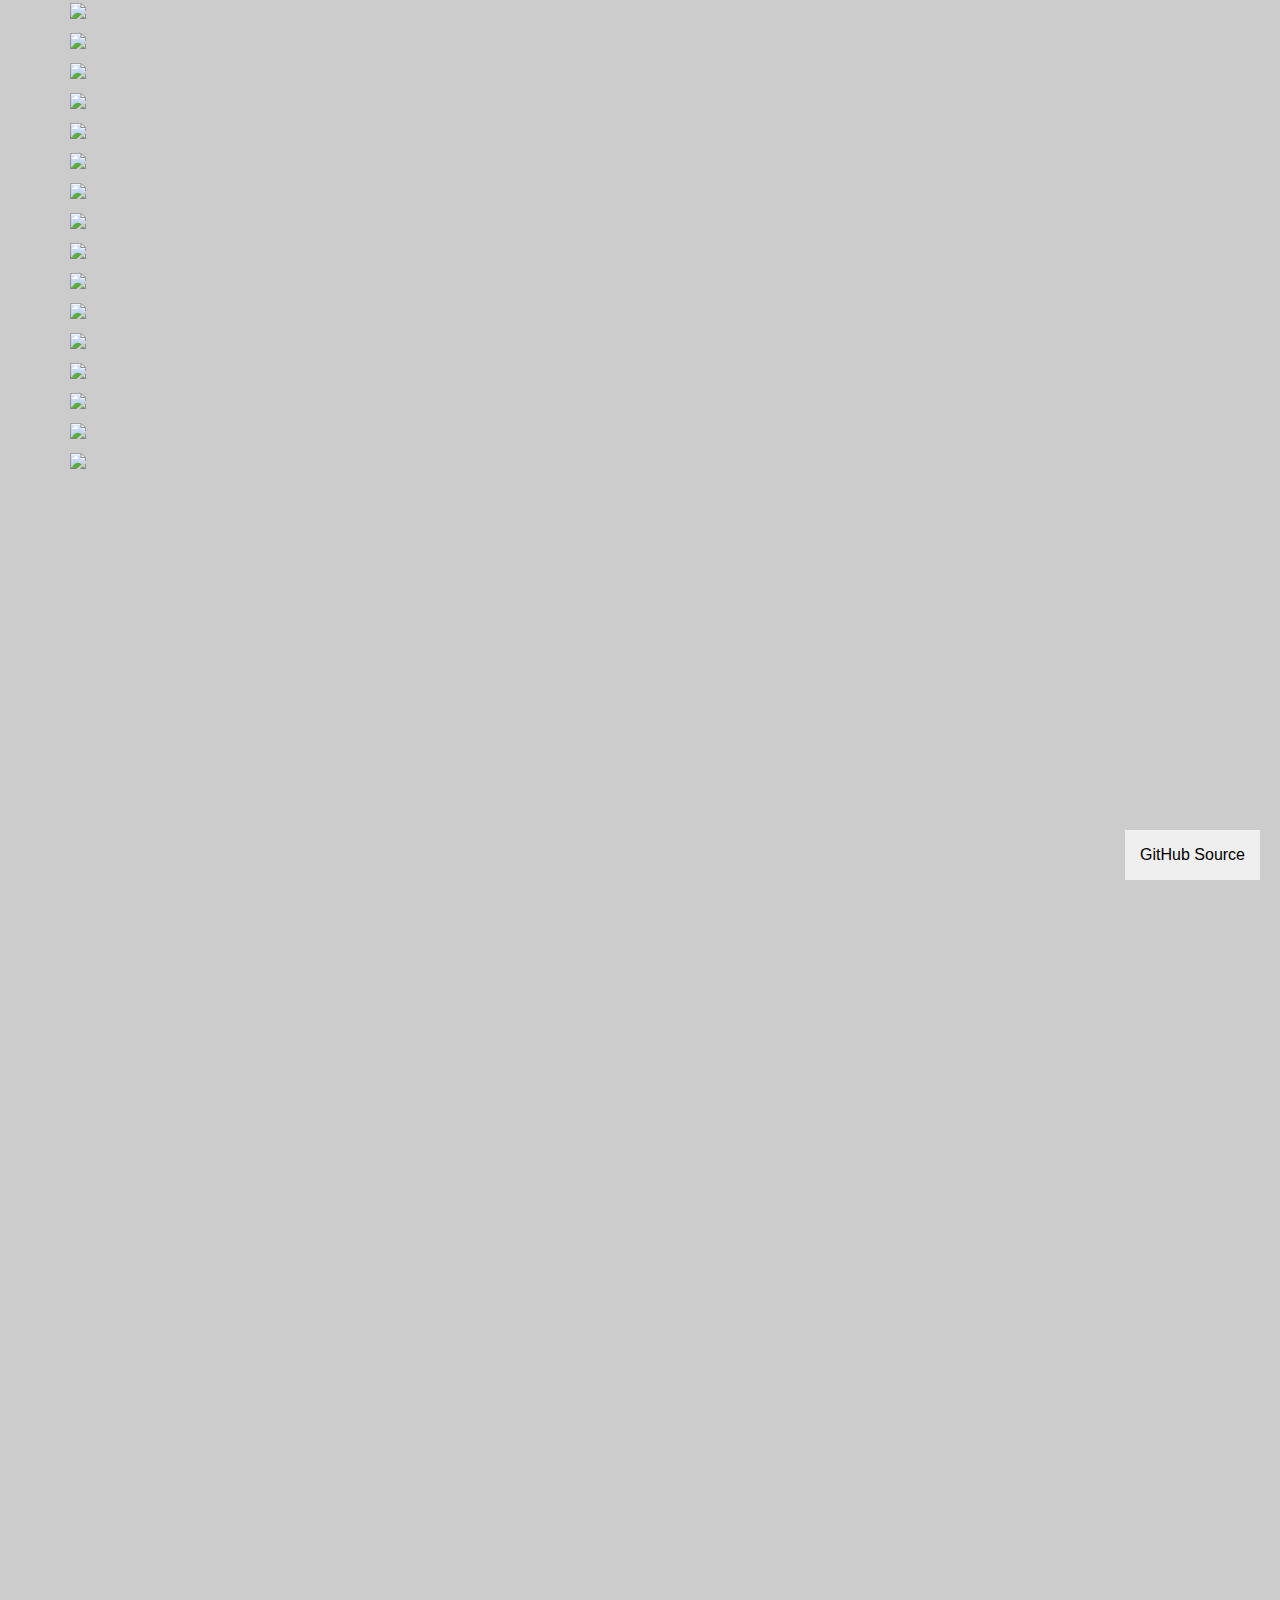
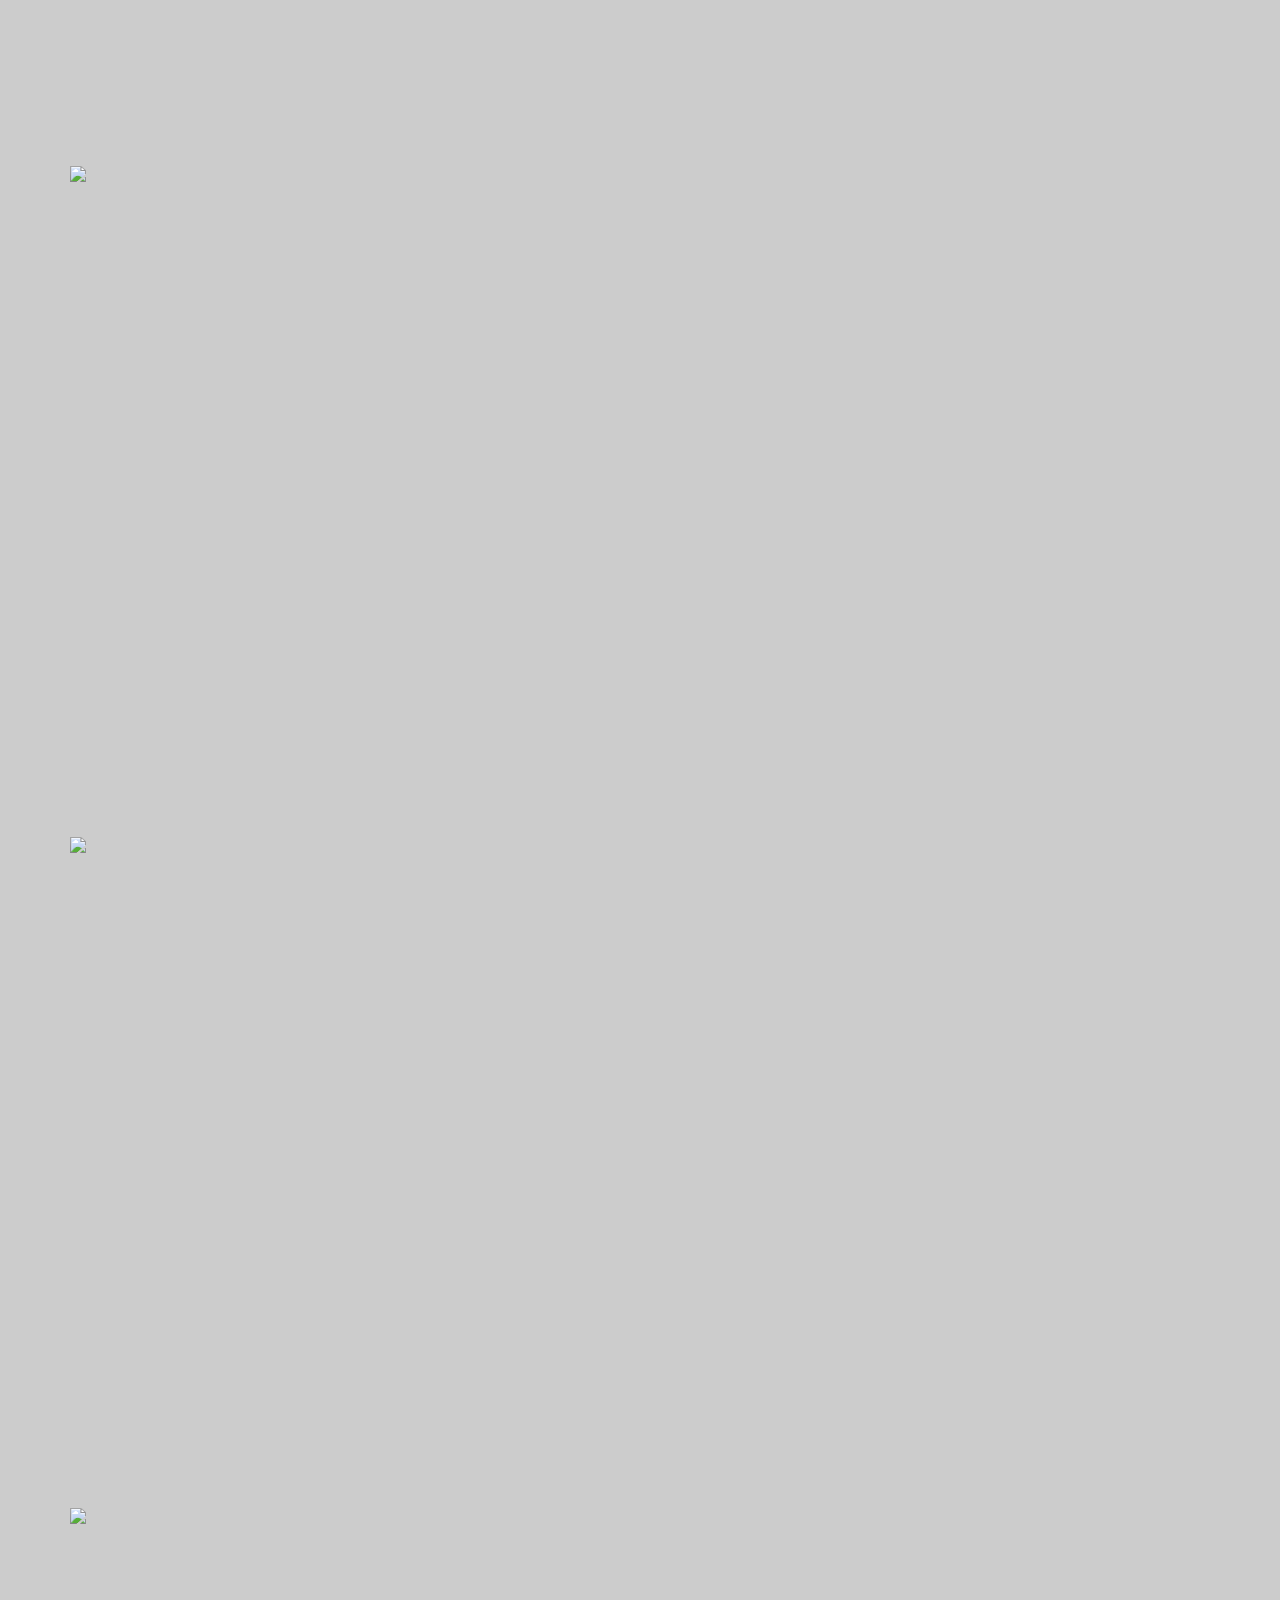
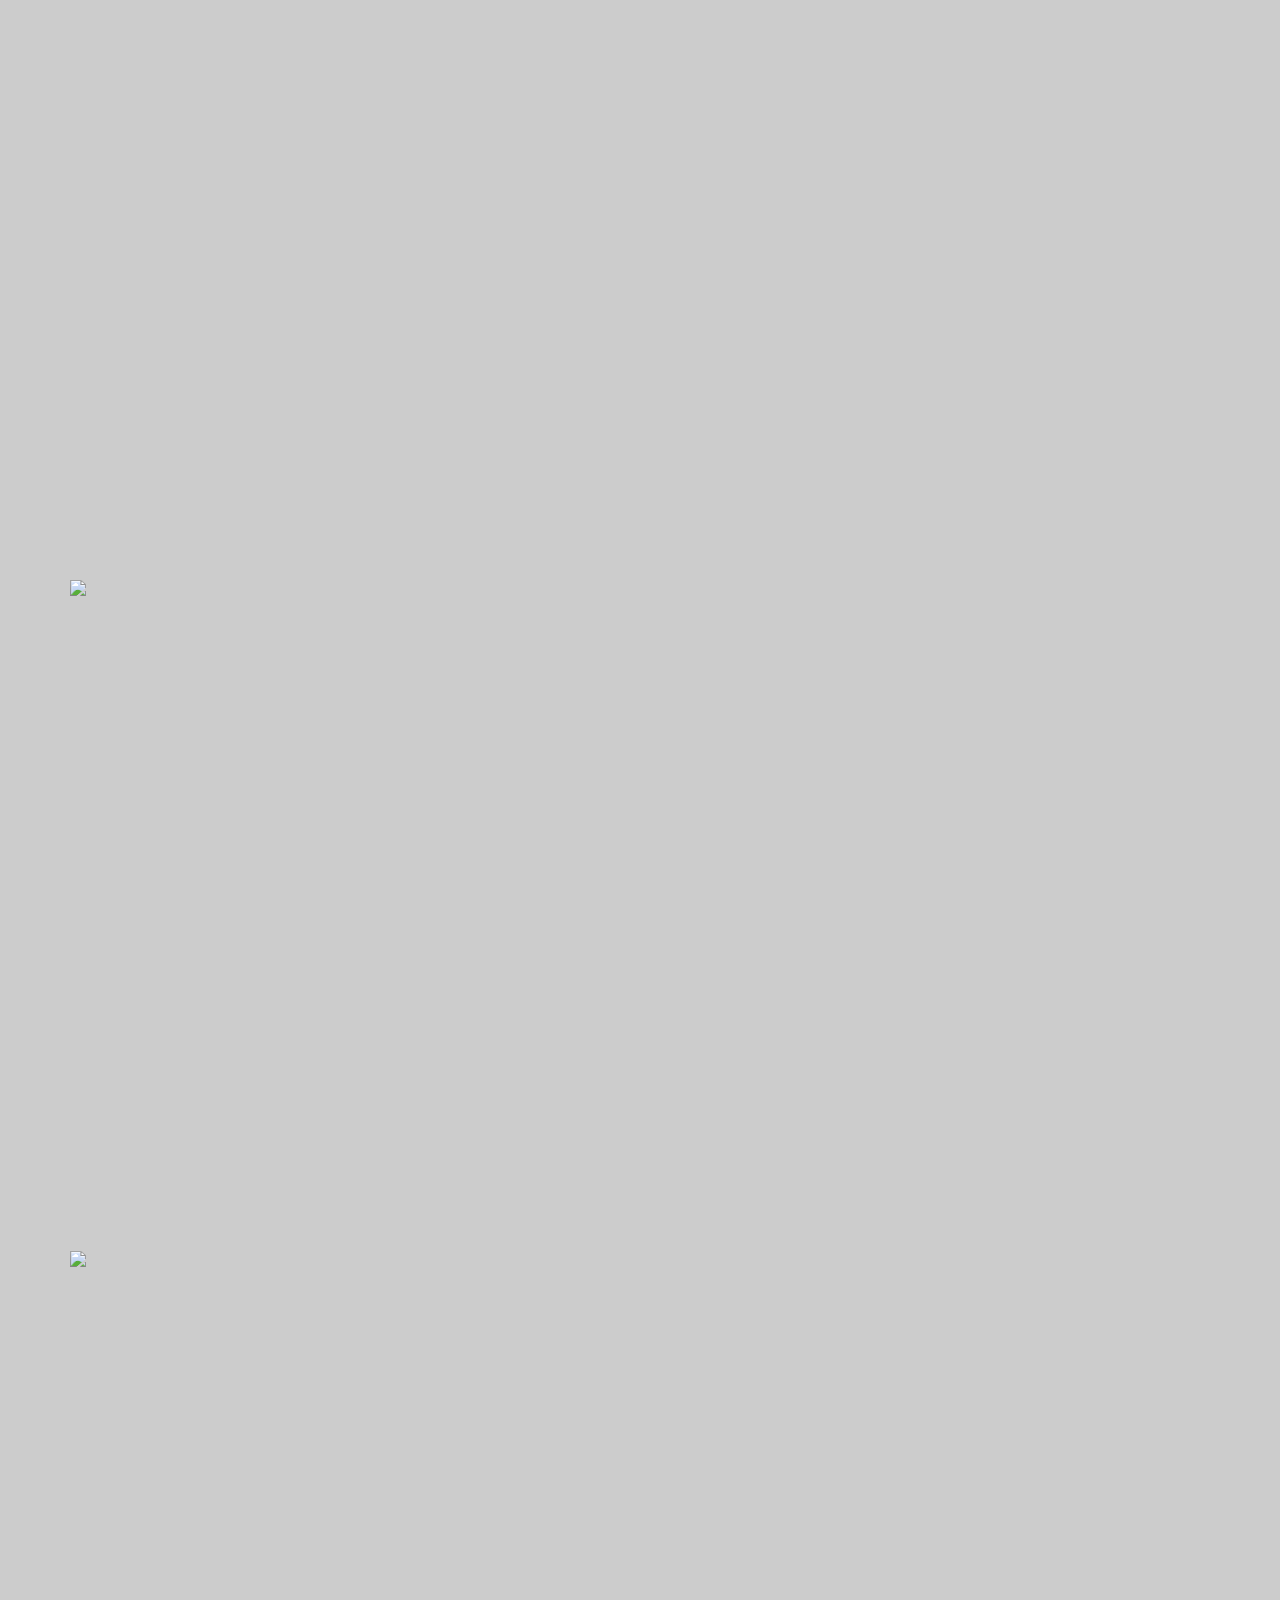
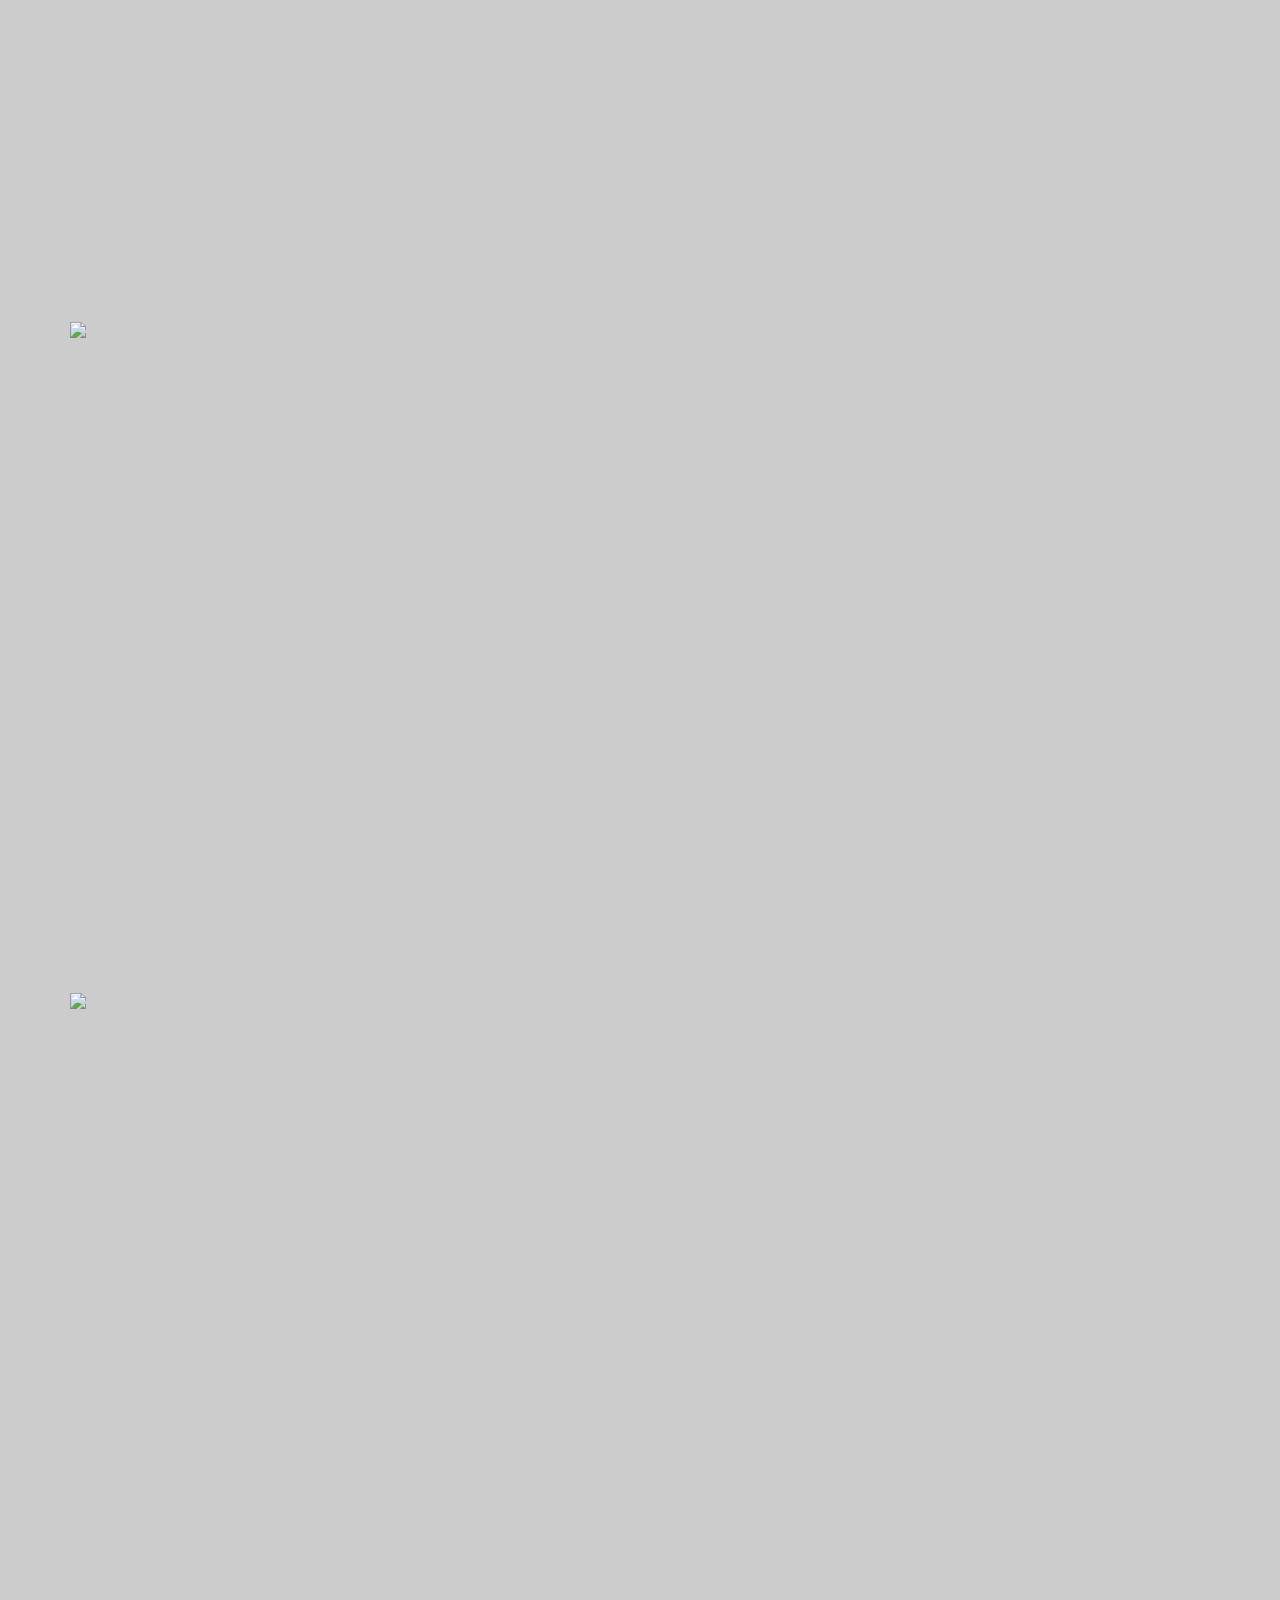
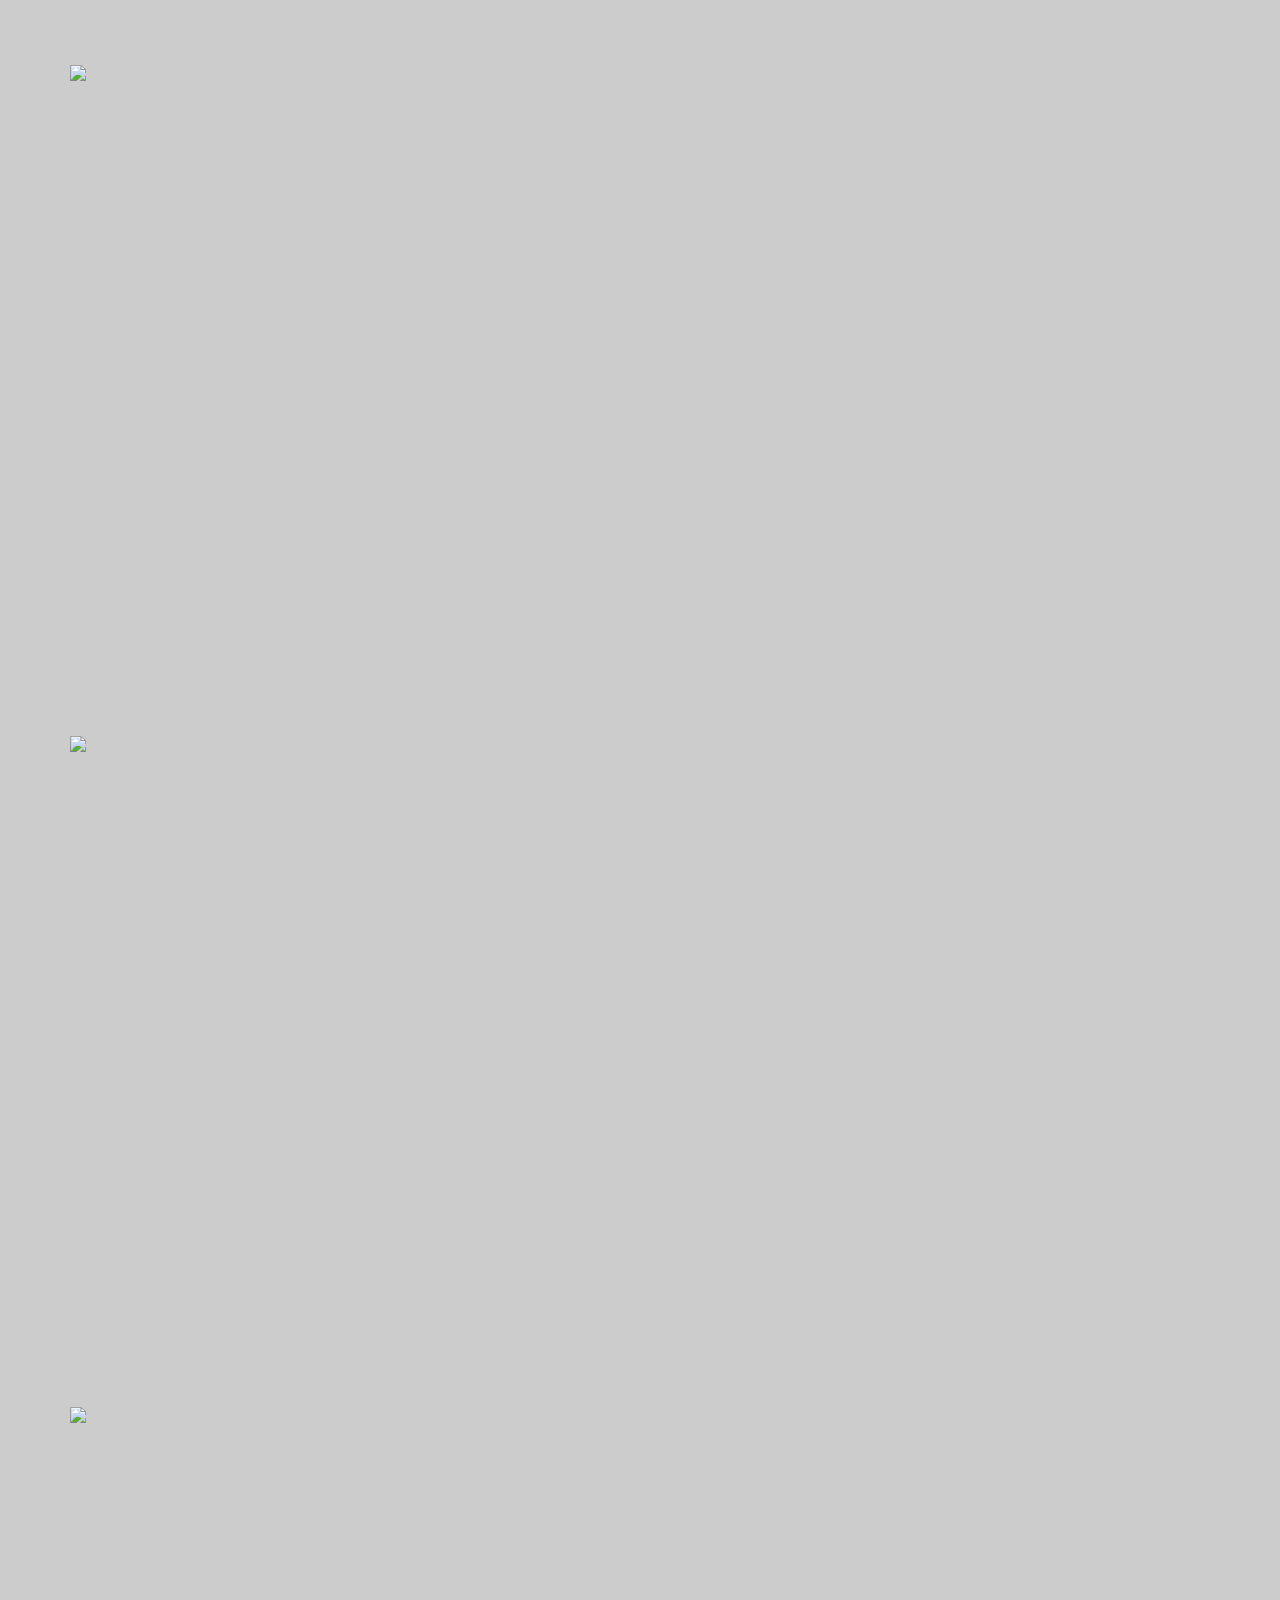
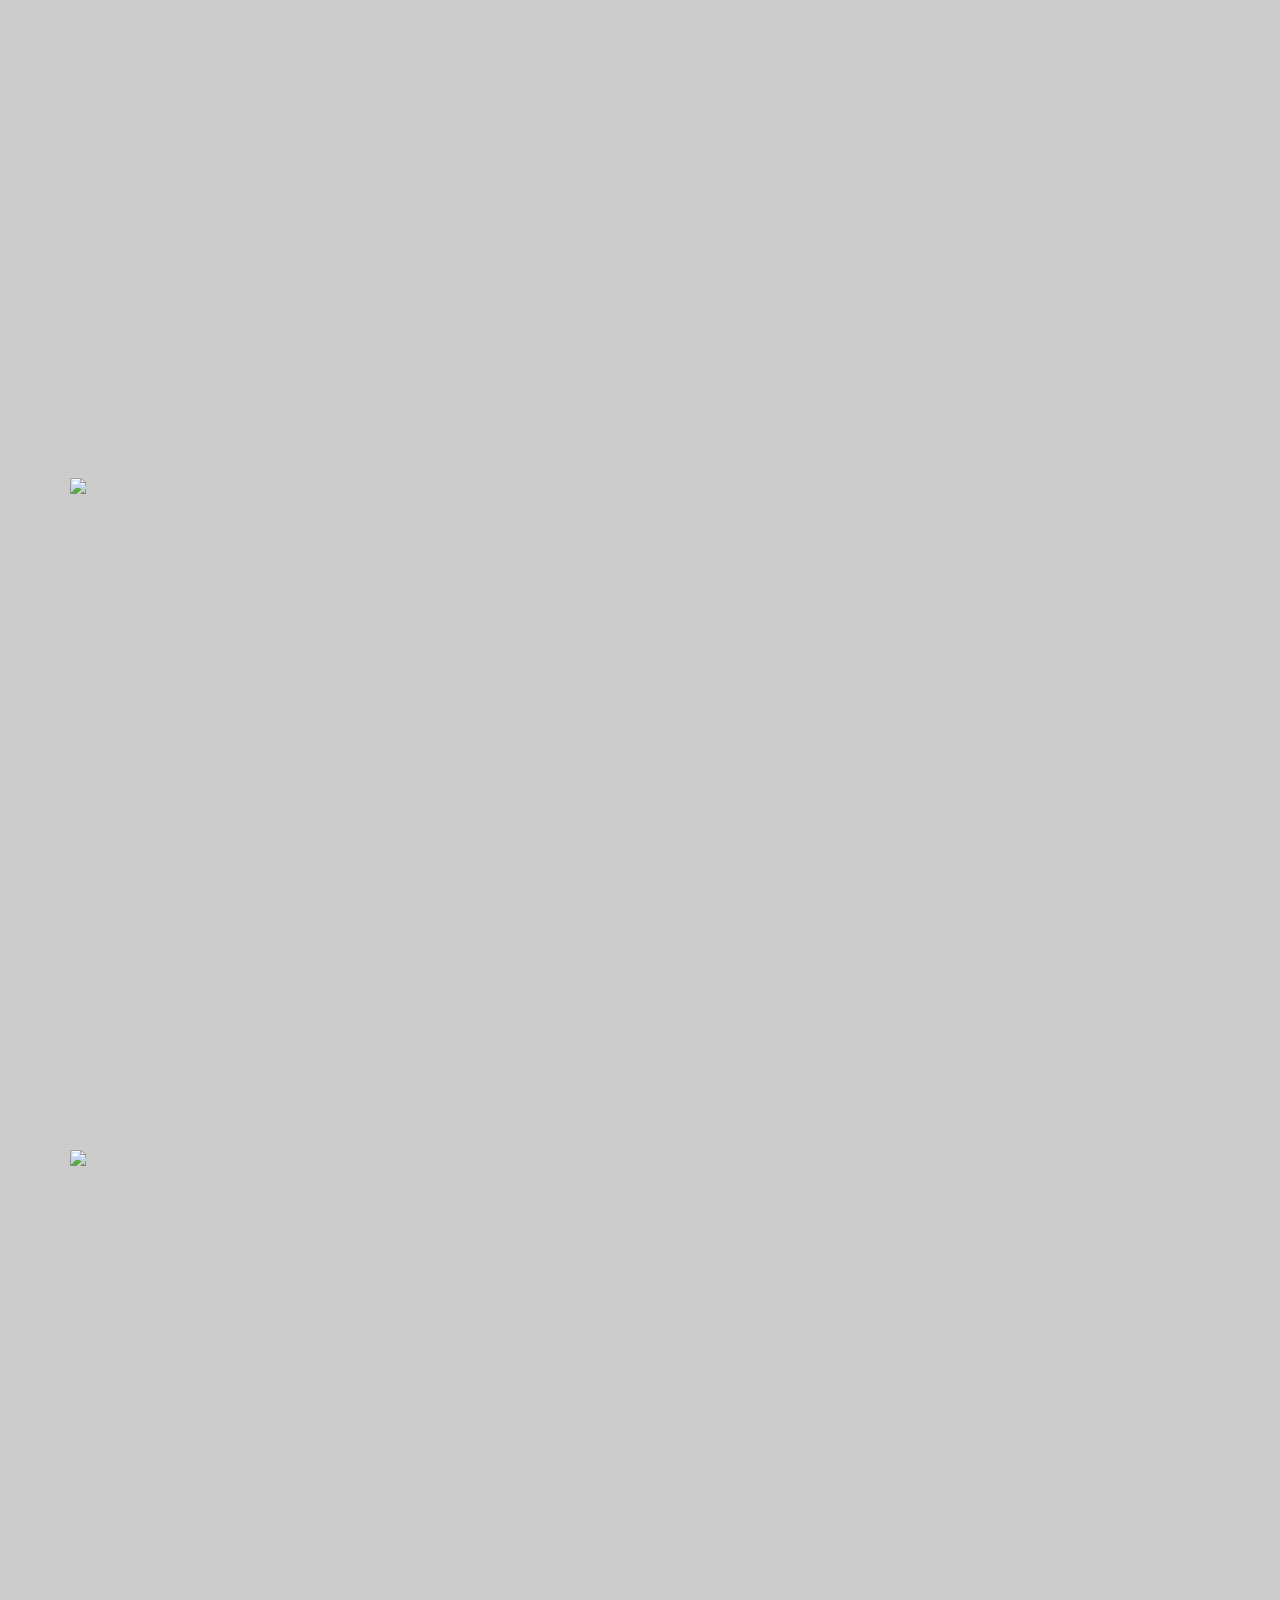
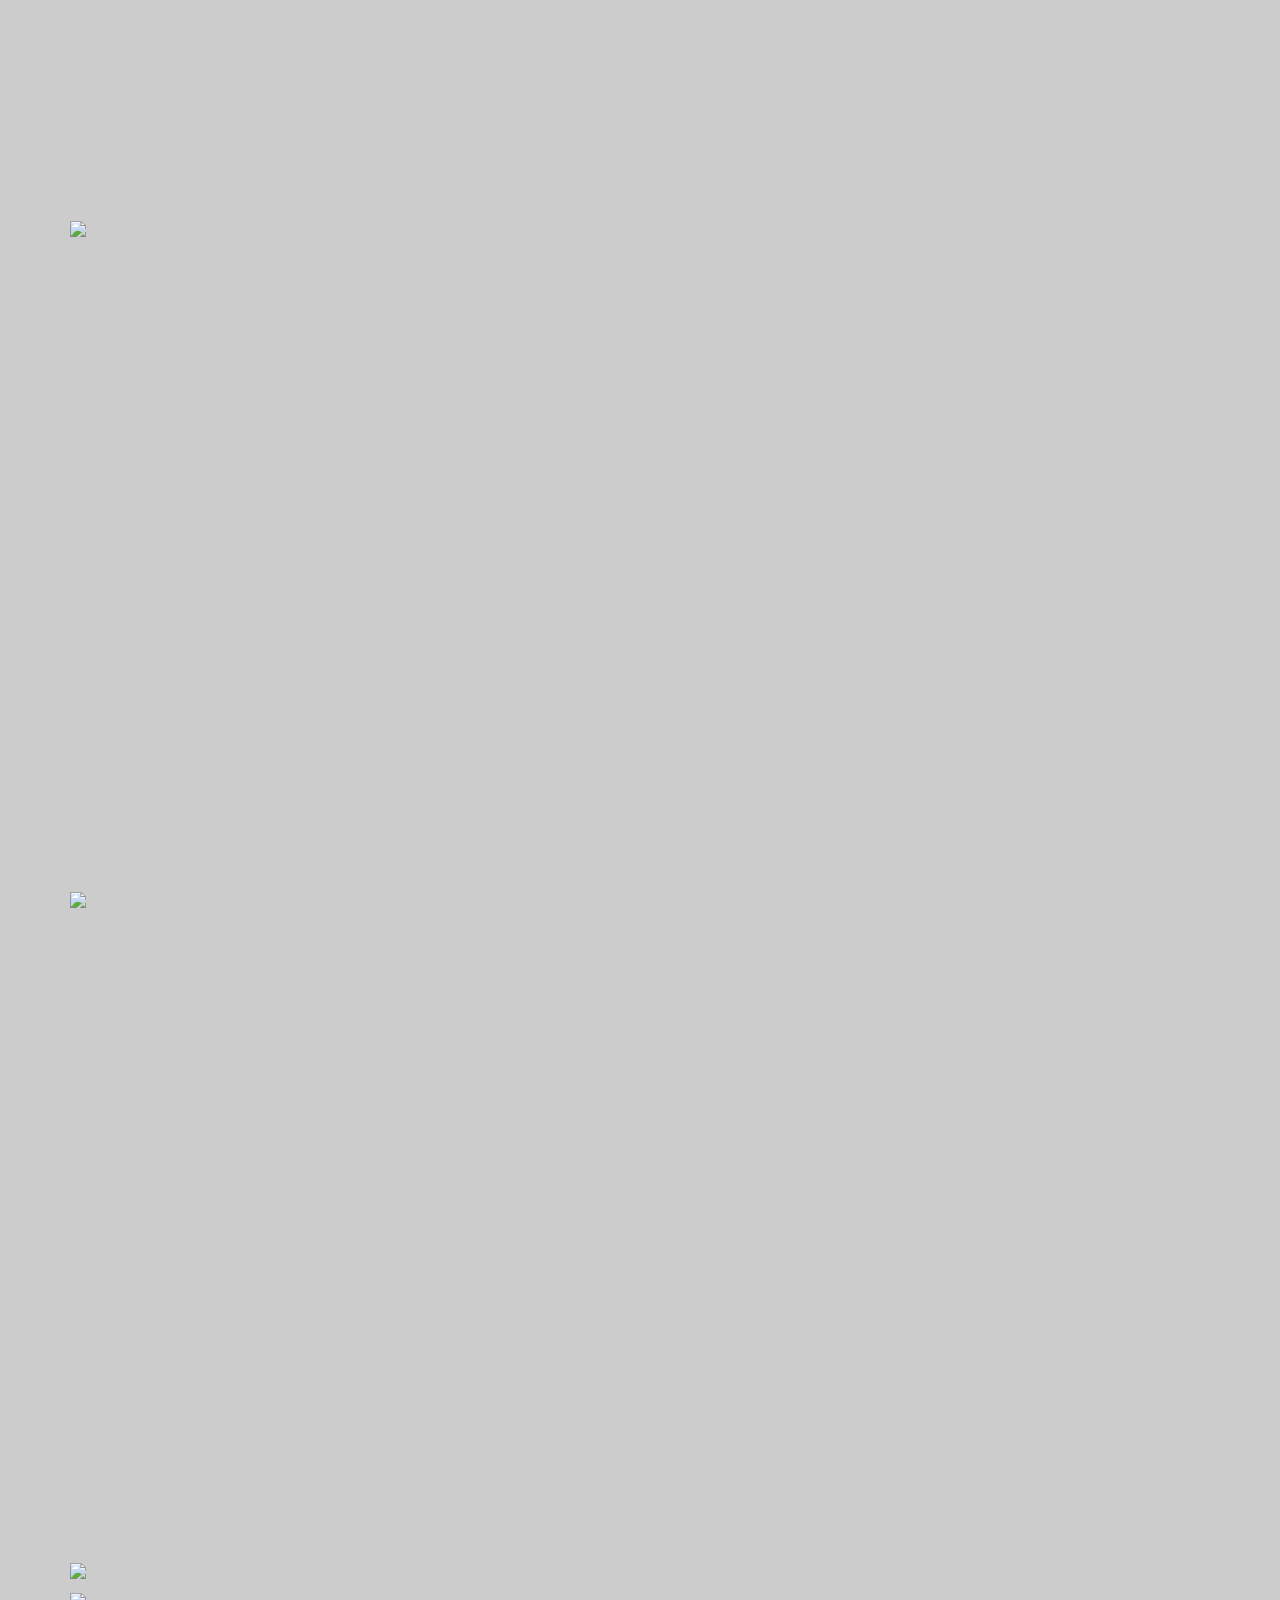
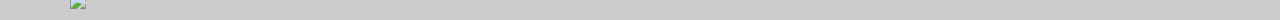
==== index.html @ a2614d57 "change" ====
<!doctype html>
<html lang="en">
  <head>
    <meta charset="utf-8">
    <meta http-equiv="X-UA-Compatible" content="IE=edge">
    <meta name="viewport" content="width=device-width, initial-scale=1">

    <title>Choiyongwook_portfolio</title>


    <link rel="stylesheet" href="https://cdn.jsdelivr.net/npm/bootstrap@3.4.1/dist/css/bootstrap.min.css" integrity="sha384-HSMxcRTRxnN+Bdg0JdbxYKrThecOKuH5zCYotlSAcp1+c8xmyTe9GYg1l9a69psu" crossorigin="anonymous">

    
    <!--[if lt IE 9]>
      <script src="https://cdn.jsdelivr.net/npm/html5shiv@3.7.3/dist/html5shiv.min.js"></script>
      <script src="https://cdn.jsdelivr.net/npm/respond.js@1.4.2/dest/respond.min.js"></script>
    <![endif]-->
	<style>
		img {width:100%;}
		body {background:#ccc;}
		.github {
        position: fixed;
        bottom: 20px;
        right: 20px;
        border: none;
        height: 50px;
        font-size: 16px;
        padding: 10px 15px;
    }
    
    .github a {
        text-decoration: none;
        color: #000;
    }

    @media (max-width: 768px) {
        .github {
            height: 40px;
            font-size: 14px;
            padding: 8px 12px;
        }
    }

    @media (max-width: 576px) {
        .github {
            height: 35px;
            font-size: 12px;
            padding: 6px 10px;
        }
    }
	</style>
  </head>
  <body>
    <div class="container-fluid">
	<button class="github"><a href="https://github.com/bolbbal/JPAT">GitHub Source</a></button>
		<div class="container">
			<p><img src="my/slide01.JPG"></p>
			<p><img src="my/slide02.JPG"></p>
			<p><img src="my/slide03.JPG"></p>
			<p><img src="my/slide04.JPG"></p>
			<p><img src="my/slide05.JPG"></p>
			<p><img src="my/slide06.JPG"></p>
			<p><img src="my/slide07.JPG"></p>
			<p><img src="my/slide08.JPG"></p>
			<p><img src="my/slide09.JPG"></p>
			<p><img src="my/slide10.JPG"></p>
			<p><img src="my/slide11.JPG"></p>
			<p><img src="my/slide12.JPG"></p>
			<p><img src="my/slide13.JPG"></p>
			<p><img src="my/slide14.JPG"></p>
			<p><img src="my/slide15.JPG"></p>
			<p><img src="my/slide16.JPG"></p>
			<div class="embed-responsive embed-responsive-16by9">
				<iframe class="embed-responsive-item" src="https://www.youtube.com/embed/lpj--1rKvps?si=EPLA71TeMlR6HhcF"></iframe>
			</div>
			<div class="embed-responsive embed-responsive-16by9">
				<iframe class="embed-responsive-item" src="https://www.youtube.com/embed/uTZ9kptFLzk?si=lmG065XsKycnQ8DY"></iframe>
			</div>
			<p><img src="my/slide17.JPG"></p>
			<div class="embed-responsive embed-responsive-16by9">
				<iframe class="embed-responsive-item" src="https://www.youtube.com/embed/WIexRQJI9tQ?si=r-Kd-OU3ftPLvWnb"></iframe>
			</div>
			<p><img src="my/slide18.JPG"></p>
			<div class="embed-responsive embed-responsive-16by9">
				<iframe class="embed-responsive-item" src="https://www.youtube.com/embed/R5D0xxTL_ag?si=geZiN5SlJ-EQiejD"></iframe>
			</div>
			<p><img src="my/slide19.JPG"></p>
			<div class="embed-responsive embed-responsive-16by9">
				<iframe class="embed-responsive-item" src="https://www.youtube.com/embed/Fqo4a4W5VII?si=fF3tOs-cVv6PEY1P"></iframe>
			</div>
			<p><img src="my/slide20.JPG"></p>
			<div class="embed-responsive embed-responsive-16by9">
				<iframe class="embed-responsive-item" src="https://www.youtube.com/embed/1I9ii3c4cq8?si=5sSMowrs8Gig_gKB"></iframe>
			</div>
			<p><img src="my/slide21.JPG"></p>
			<div class="embed-responsive embed-responsive-16by9">
				<iframe class="embed-responsive-item" src="https://www.youtube.com/embed/NZsMbGkHacI?si=wA-CxIZaLp7fzUw4"></iframe>
			</div>
			<p><img src="my/slide22.JPG"></p>
			<div class="embed-responsive embed-responsive-16by9">
				<iframe class="embed-responsive-item" src="https://www.youtube.com/embed/BkcFh0sGZ7k?si=PVTPMgMGPOtBH6d_"></iframe>
			</div>
			<p><img src="my/slide23.JPG"></p>
			<div class="embed-responsive embed-responsive-16by9">
				<iframe class="embed-responsive-item" src="https://www.youtube.com/embed/0bwG2bulOek?si=kmiWNkAJ9oZy5eqs"></iframe>
			</div>
			<p><img src="my/slide24.JPG"></p>
			<div class="embed-responsive embed-responsive-16by9">
				<iframe class="embed-responsive-item" src="https://www.youtube.com/embed/z6zenhQULVA?si=knVneOSZjaBw9NwL"></iframe>
			</div>
			<p><img src="my/slide25.JPG"></p>
			<div class="embed-responsive embed-responsive-16by9">
				<iframe class="embed-responsive-item" src="https://www.youtube.com/embed/eiaxv9oQ2LI?si=mkvk7gkHUs5ZNFTz"></iframe>
			</div>
			<p><img src="my/slide26.JPG"></p>
			<div class="embed-responsive embed-responsive-16by9">
				<iframe class="embed-responsive-item" src="https://www.youtube.com/embed/l_v-4iuPw5o?si=ddryNARCjKEUyGzm"></iframe>
			</div>
			<p><img src="my/slide27.JPG"></p>
			<div class="embed-responsive embed-responsive-16by9">
				<iframe class="embed-responsive-item" src="https://www.youtube.com/embed/OwTsohJbzls?si=IeNp1Ujh-NJ16UyB"></iframe>
			</div>
			<p><img src="my/slide28.JPG"></p>
			<div class="embed-responsive embed-responsive-16by9">
				<iframe class="embed-responsive-item" src="https://www.youtube.com/embed/gPtDiTEJLCY?si=XVLT5yvDnxI1Gv67"></iframe>
			</div>
			<p><img src="my/slide29.JPG"></p>
			<div class="embed-responsive embed-responsive-16by9">
				<iframe class="embed-responsive-item" src="https://www.youtube.com/embed/sV5YaAmJDWQ?si=LQyqE98Bnoxtmy9u"></iframe>
			</div>
			<p><img src="my/slide30.JPG"></p>
			<div class="embed-responsive embed-responsive-16by9">
				<iframe class="embed-responsive-item" src="https://www.youtube.com/embed/uHsLM4NFGZA?si=2P0OVaSQJ7A9xaXZ"></iframe>
			</div>
			<p><img src="my/slide31.JPG"></p>
			<p><img src="my/slide32.JPG"></p>
		</div>
	</div>
	
    <!-- jQuery (necessary for Bootstrap's JavaScript plugins) -->
    <script src="https://code.jquery.com/jquery-1.12.4.min.js" integrity="sha384-nvAa0+6Qg9clwYCGGPpDQLVpLNn0fRaROjHqs13t4Ggj3Ez50XnGQqc/r8MhnRDZ" crossorigin="anonymous"></script>
    <!-- Include all compiled plugins (below), or include individual files as needed -->
    <script src="https://cdn.jsdelivr.net/npm/bootstrap@3.4.1/dist/js/bootstrap.min.js" integrity="sha384-aJ21OjlMXNL5UyIl/XNwTMqvzeRMZH2w8c5cRVpzpU8Y5bApTppSuUkhZXN0VxHd" crossorigin="anonymous"></script>
  </body>
</html>
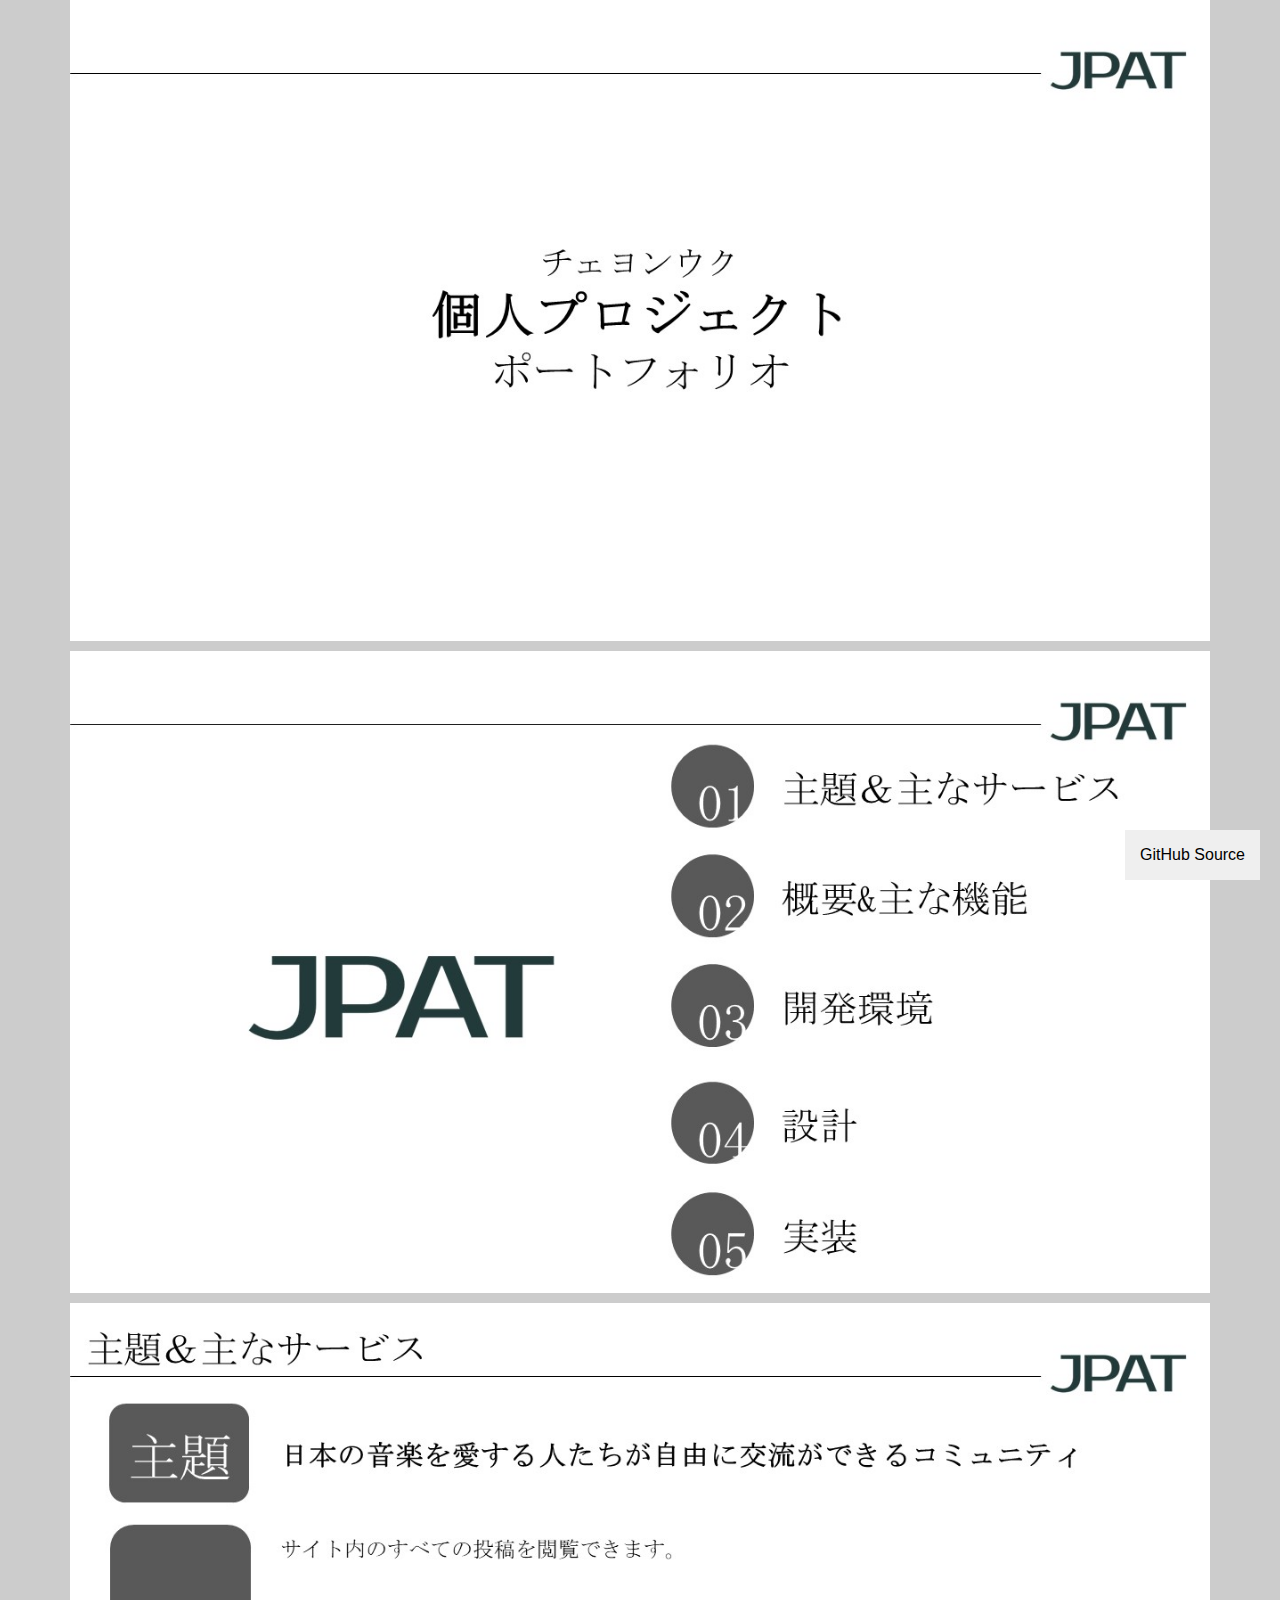
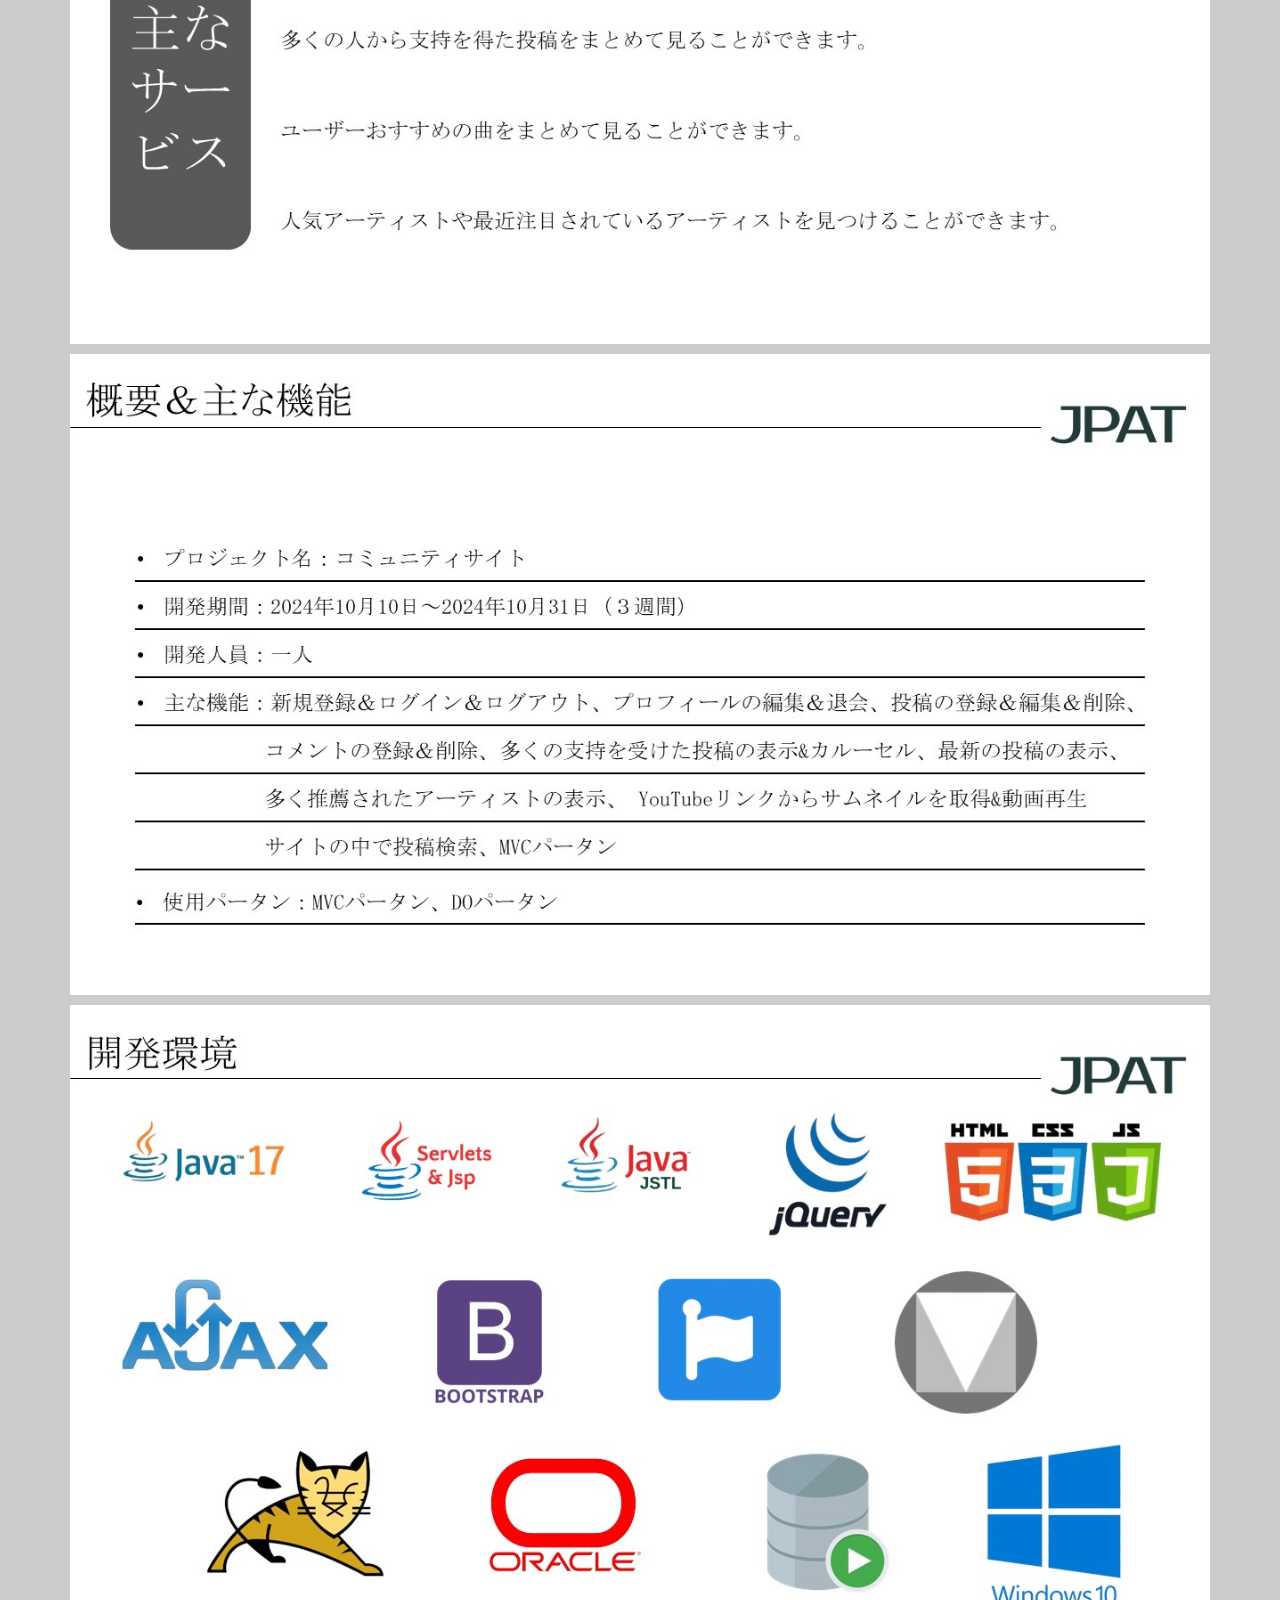
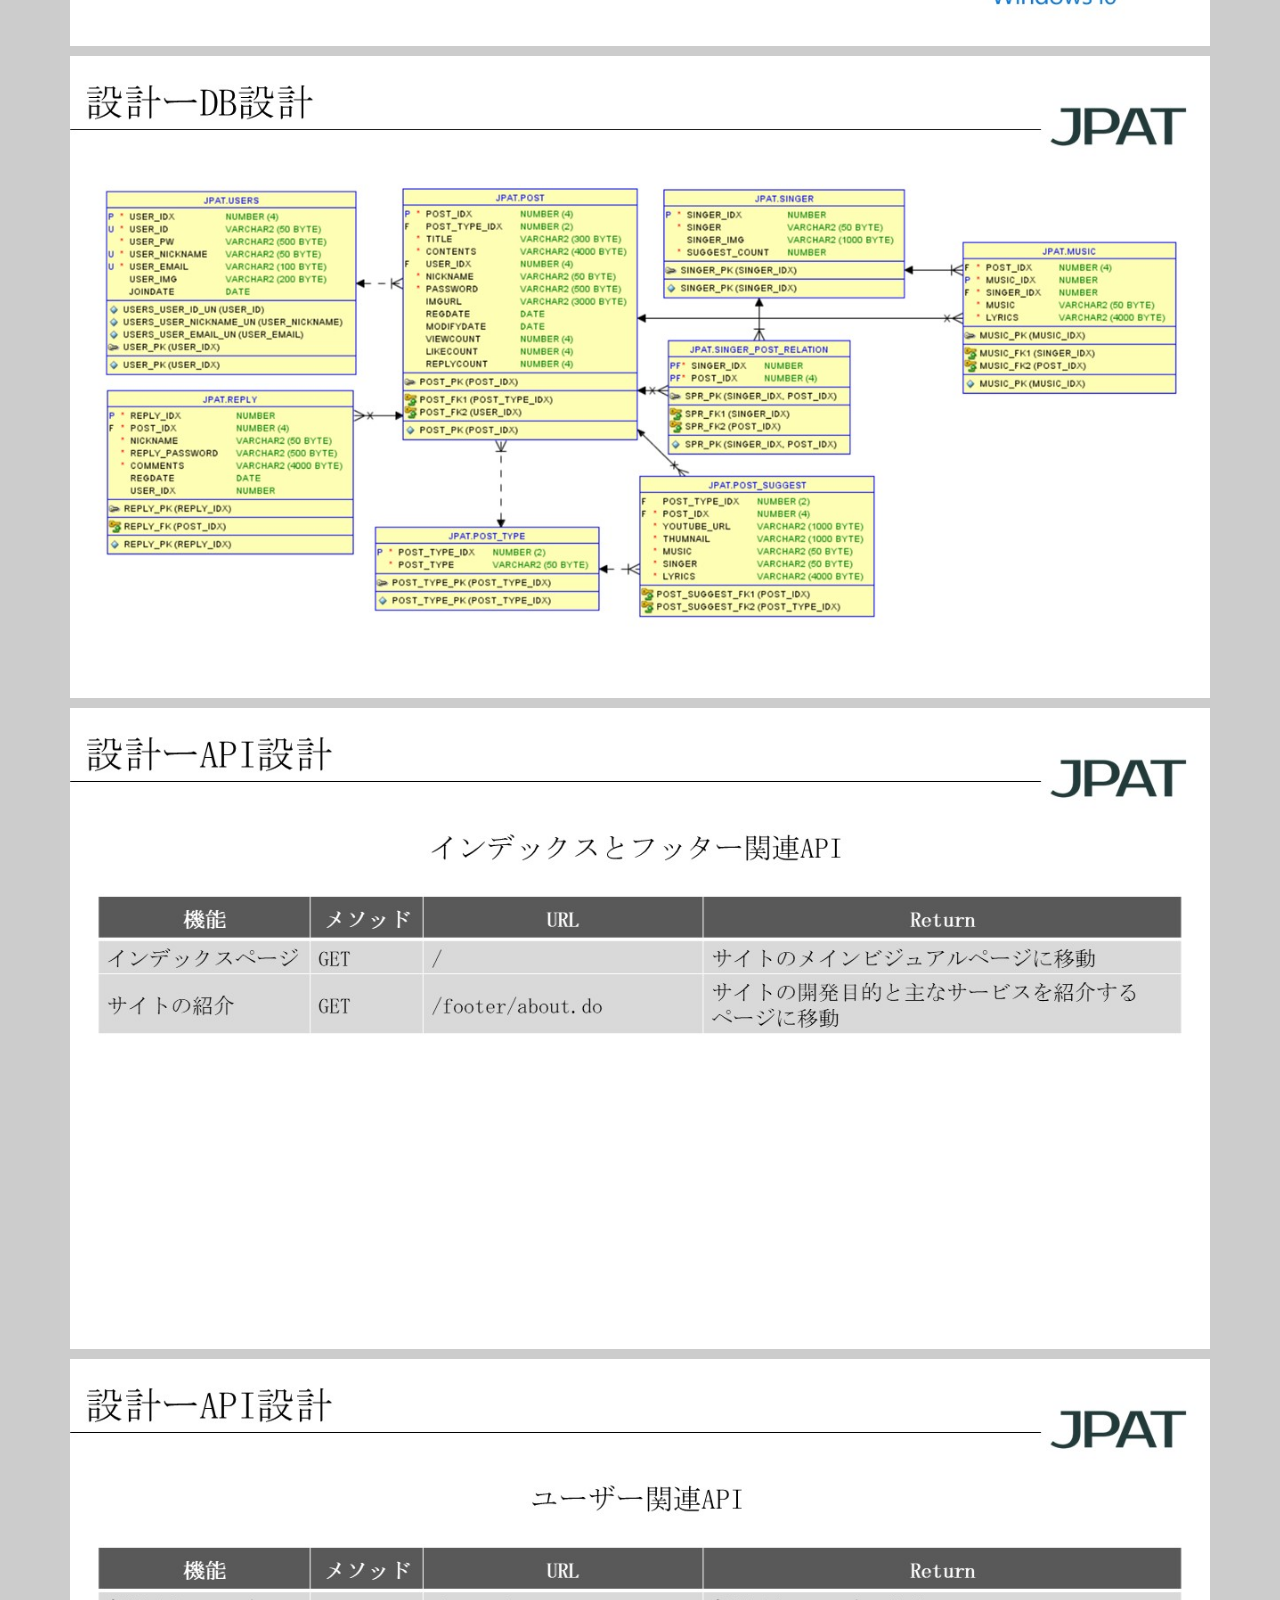
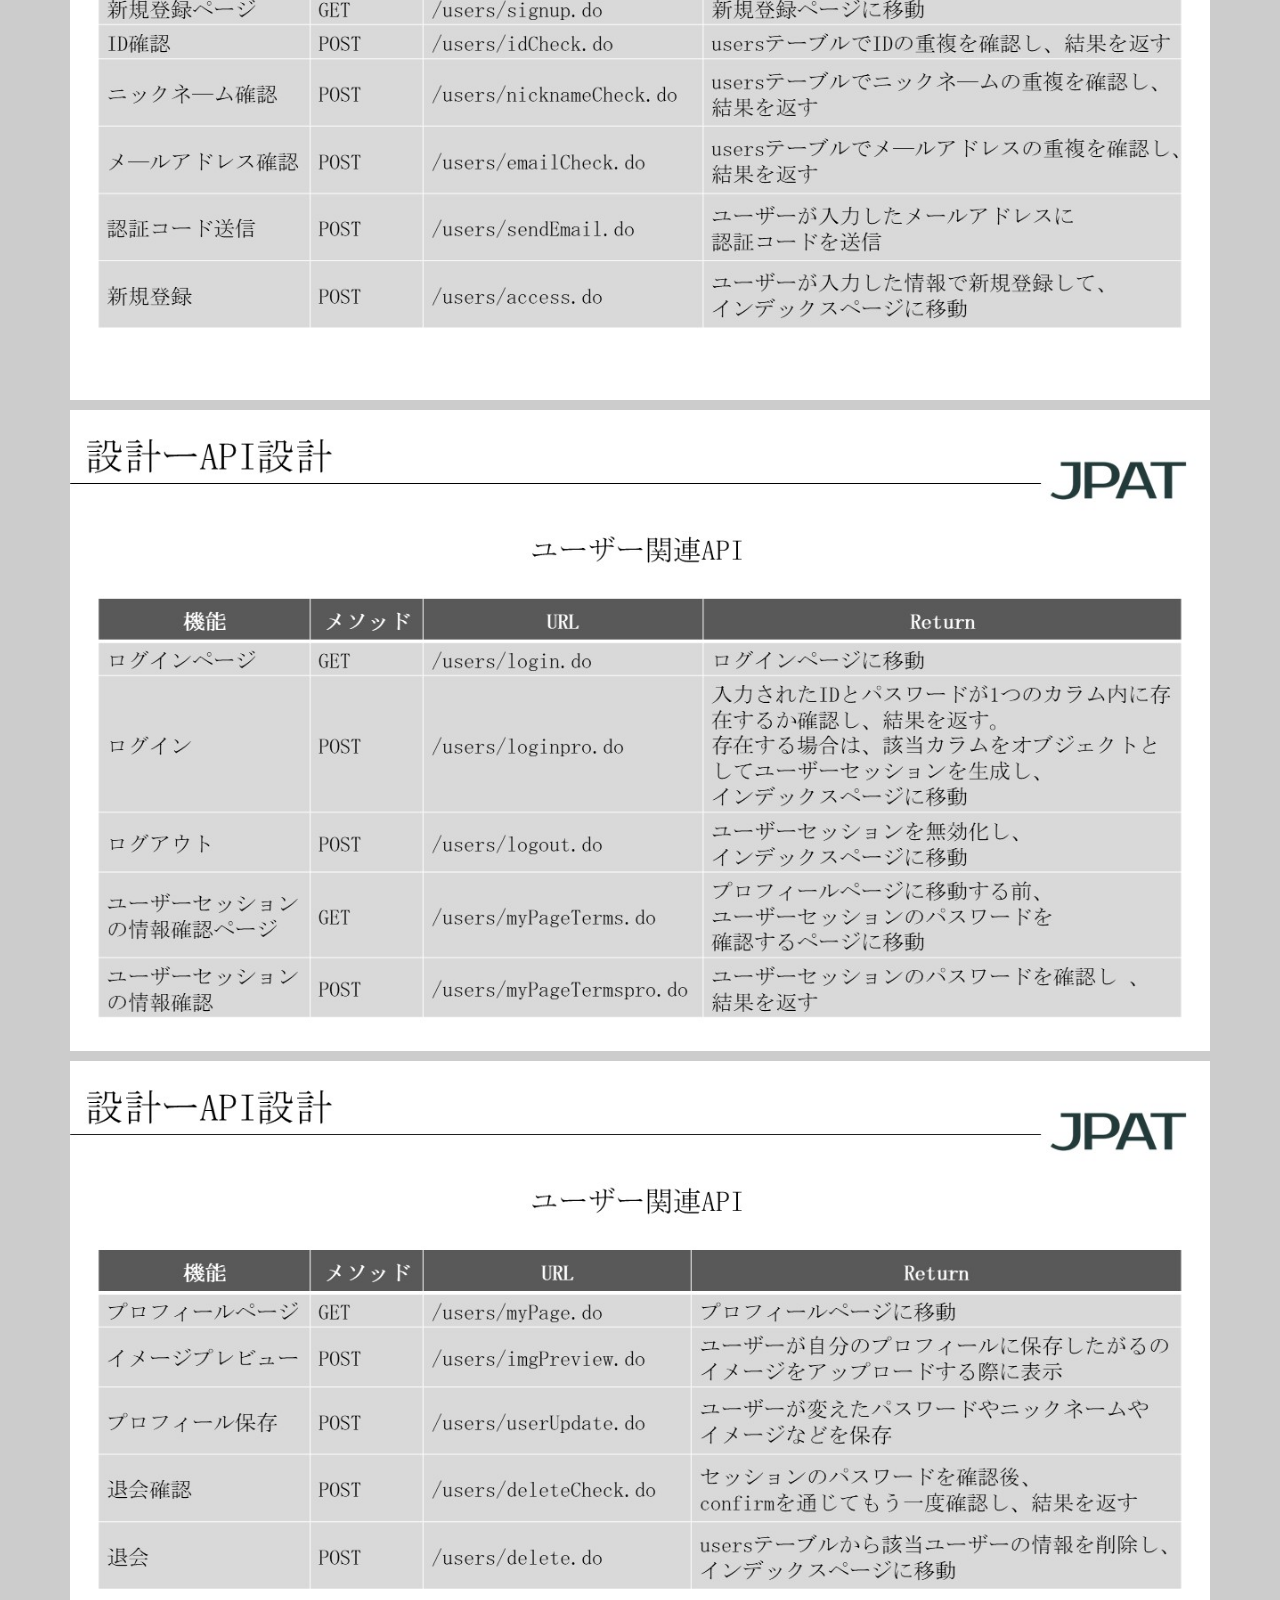
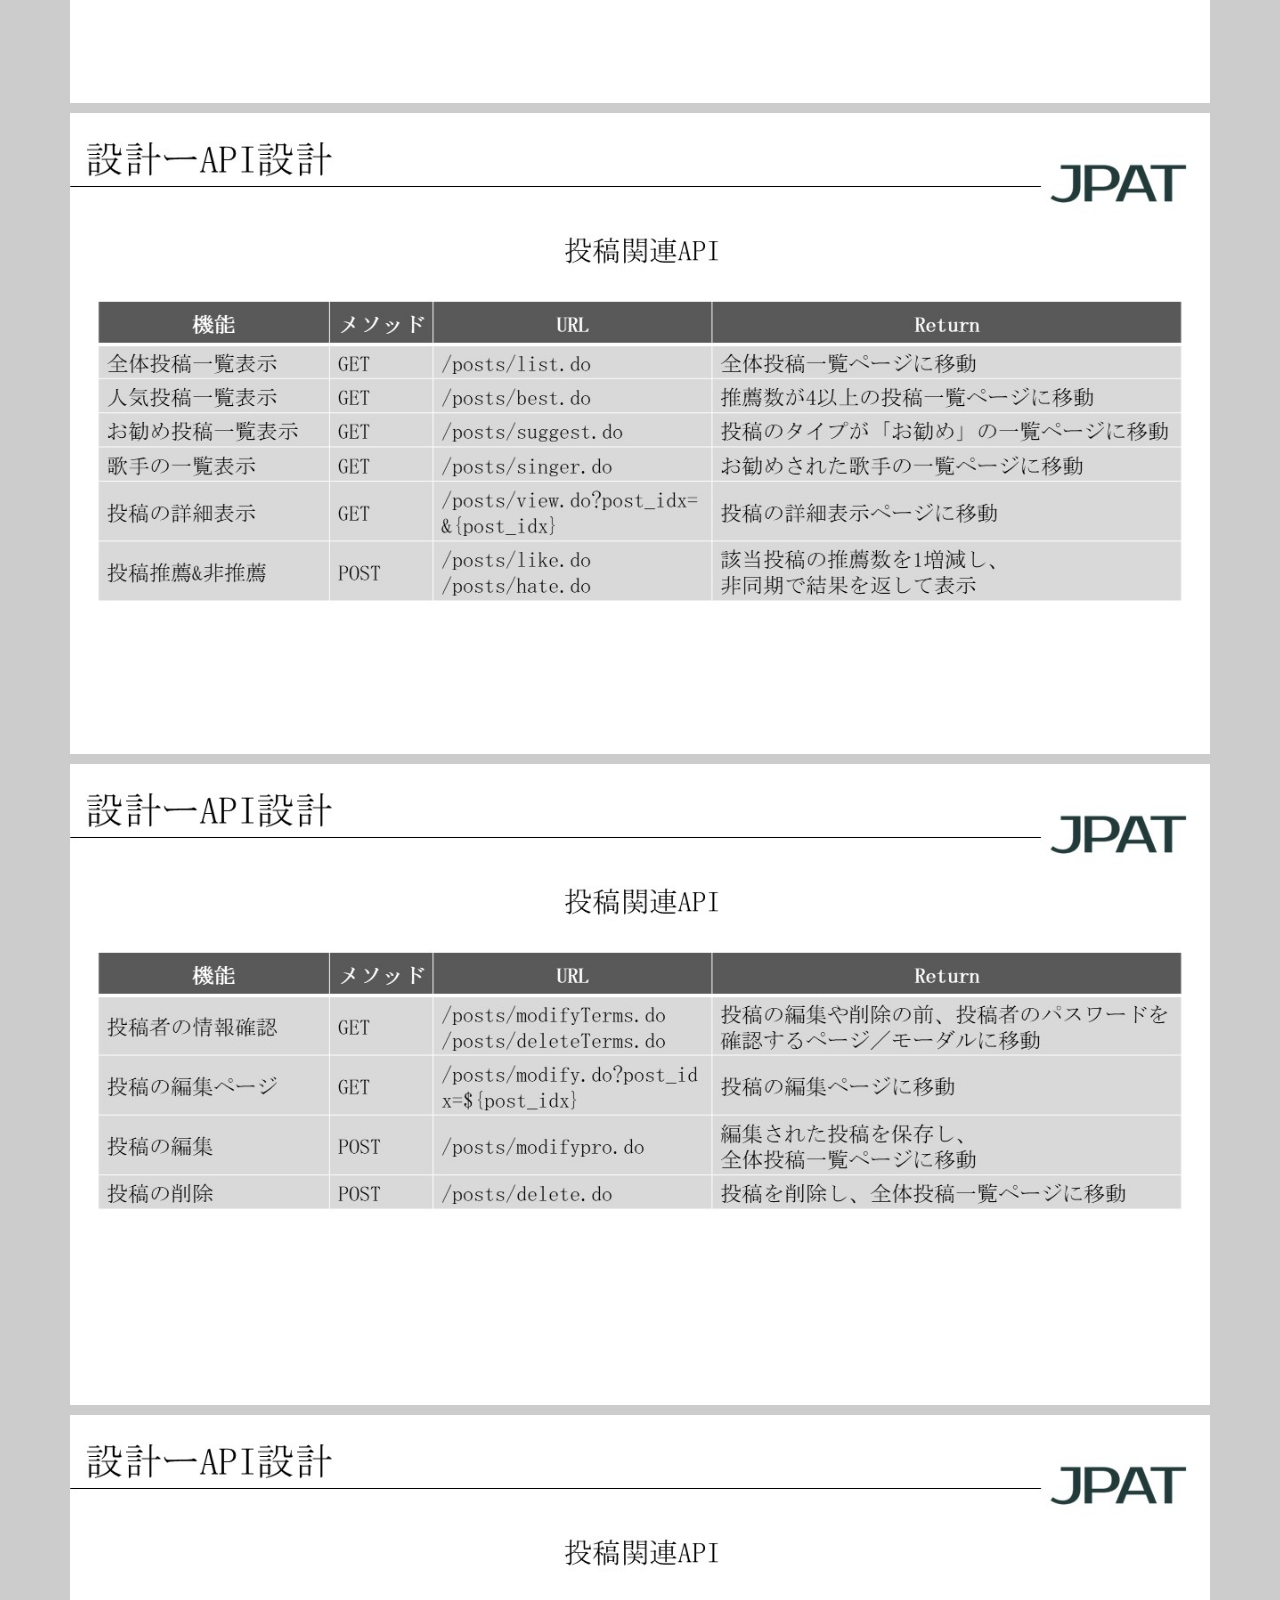
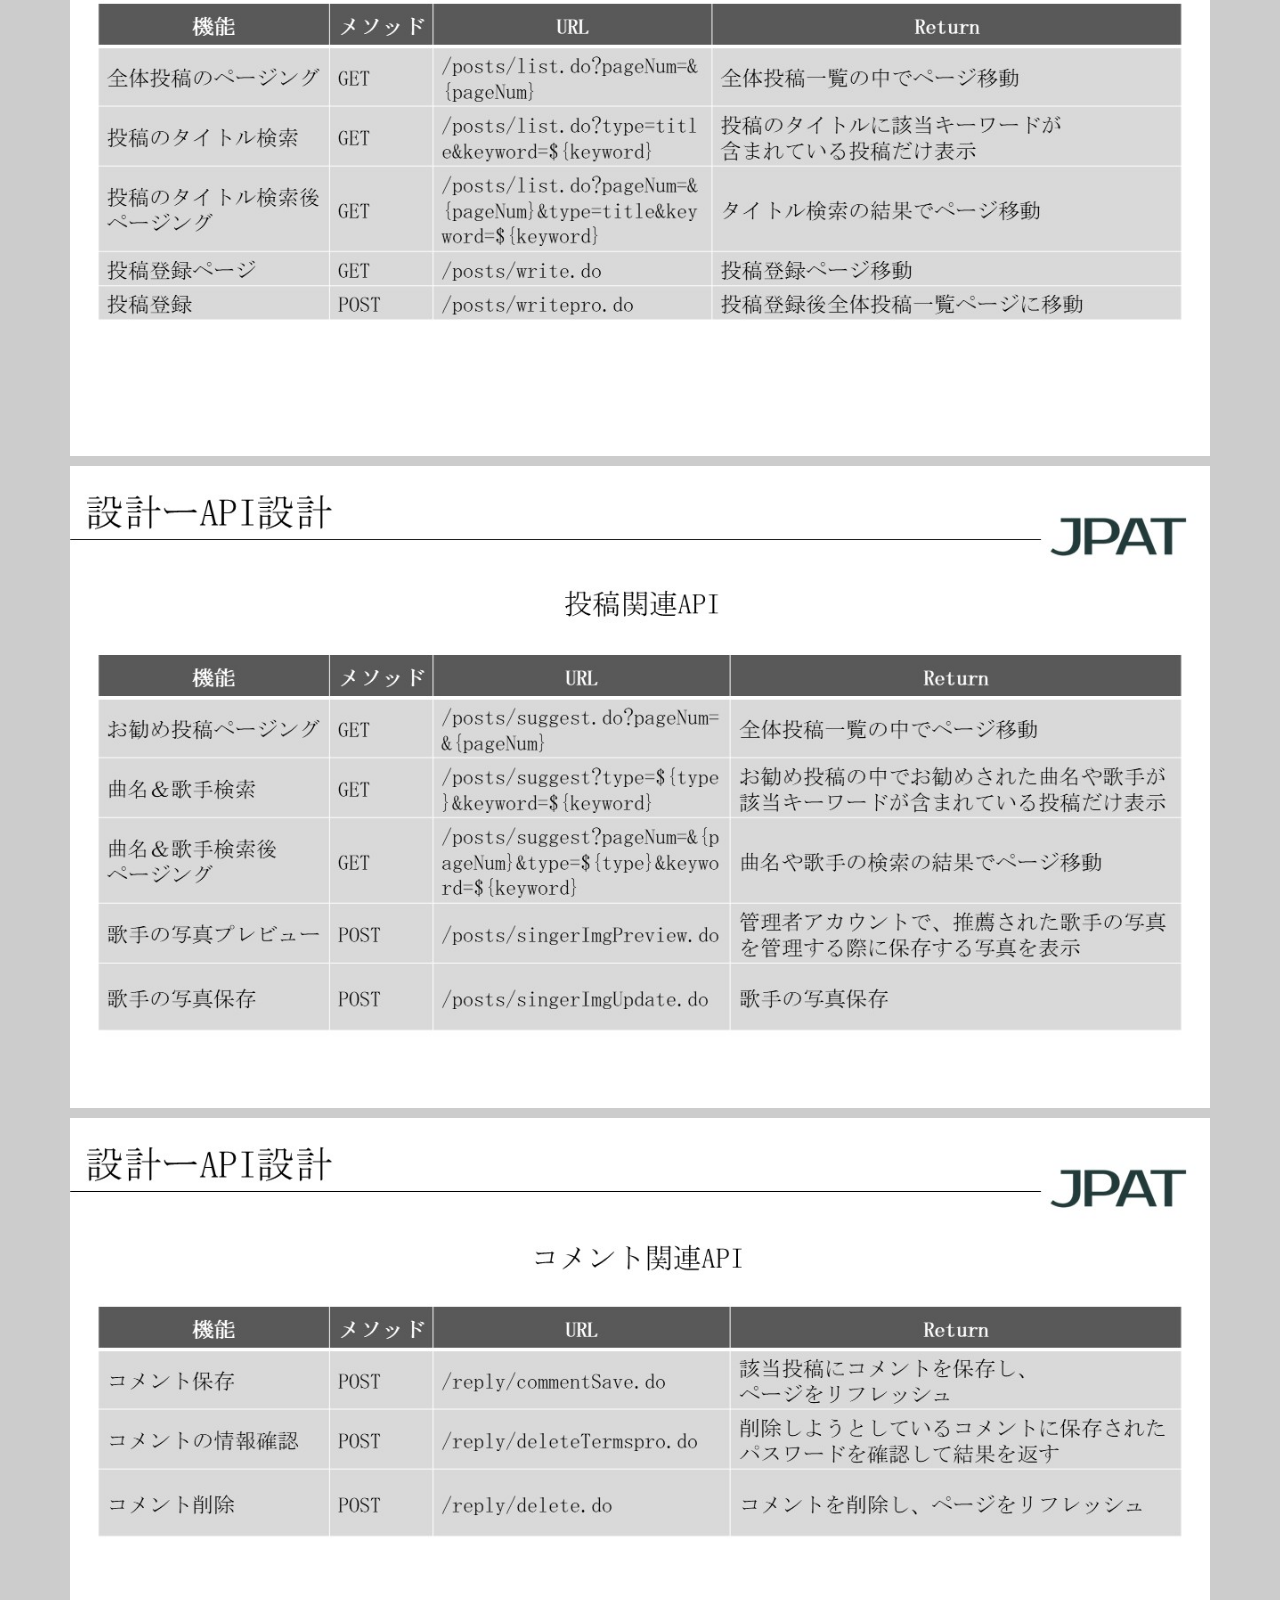
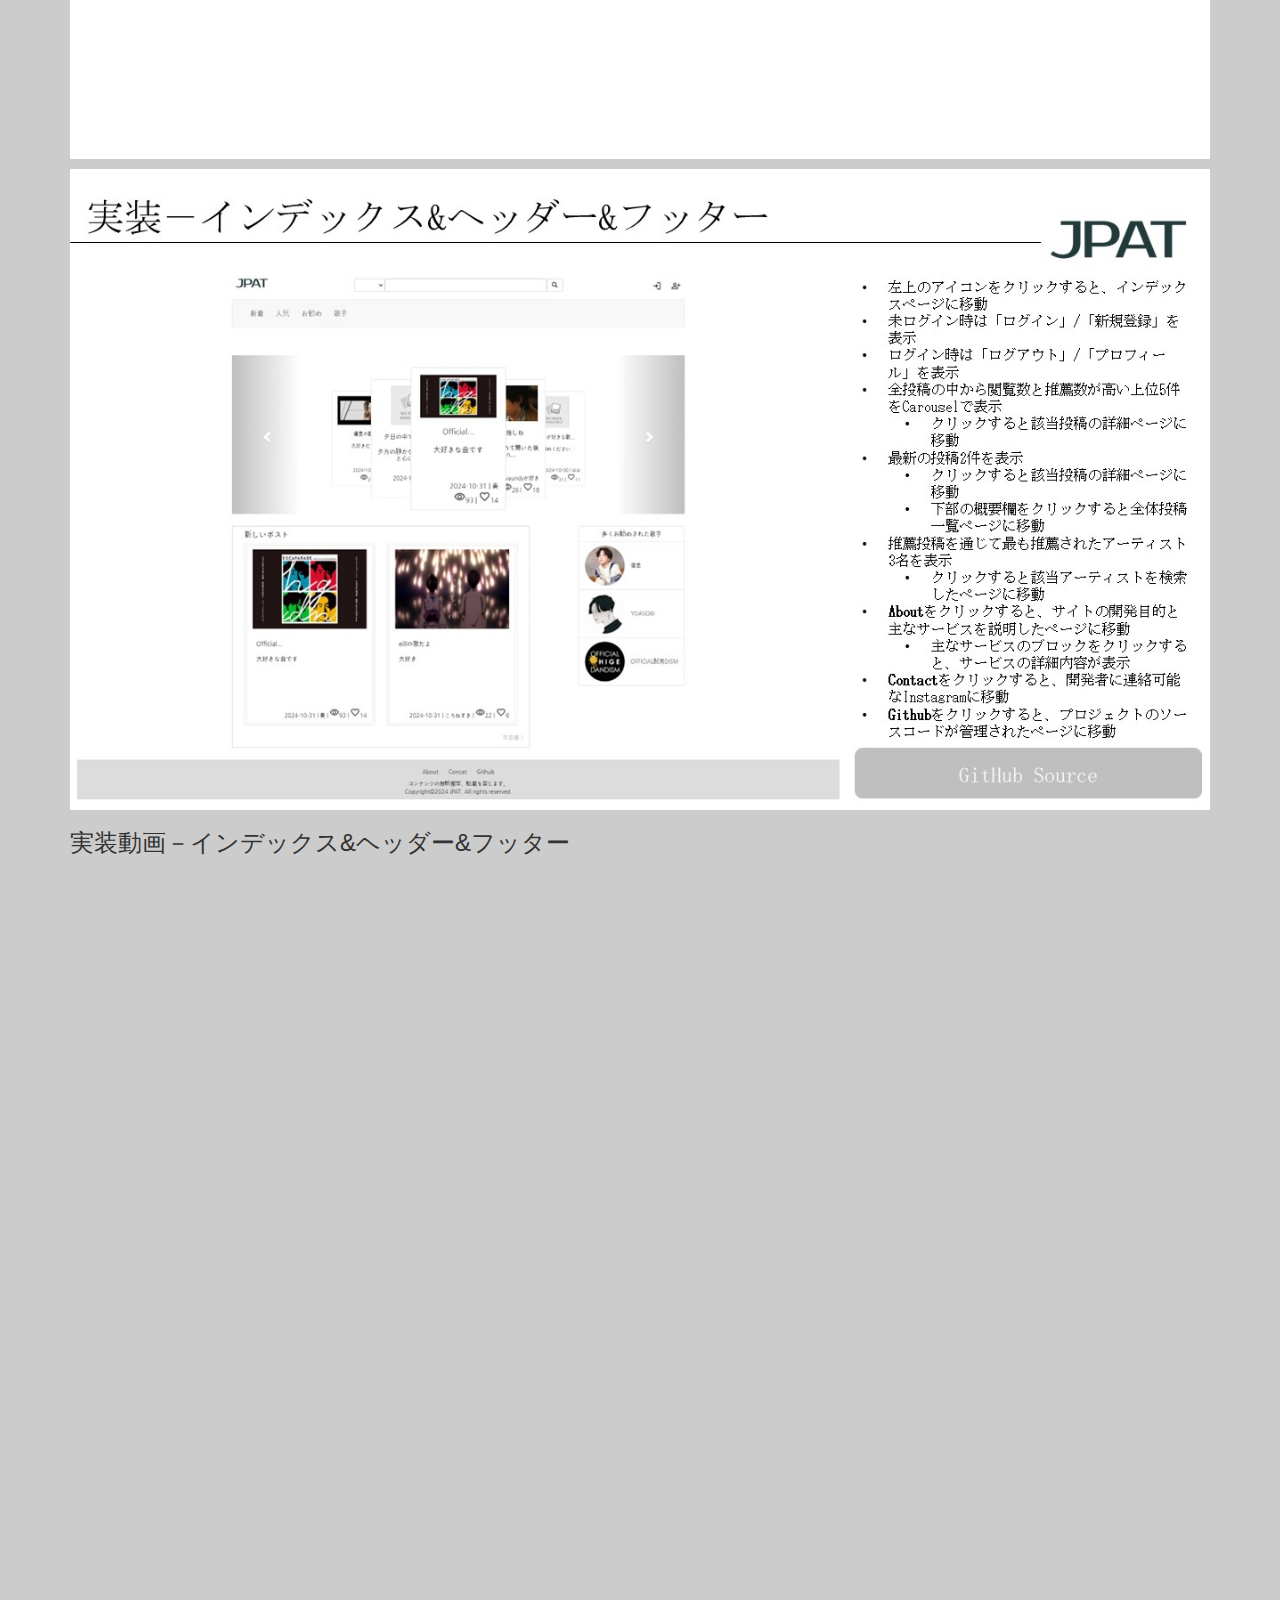
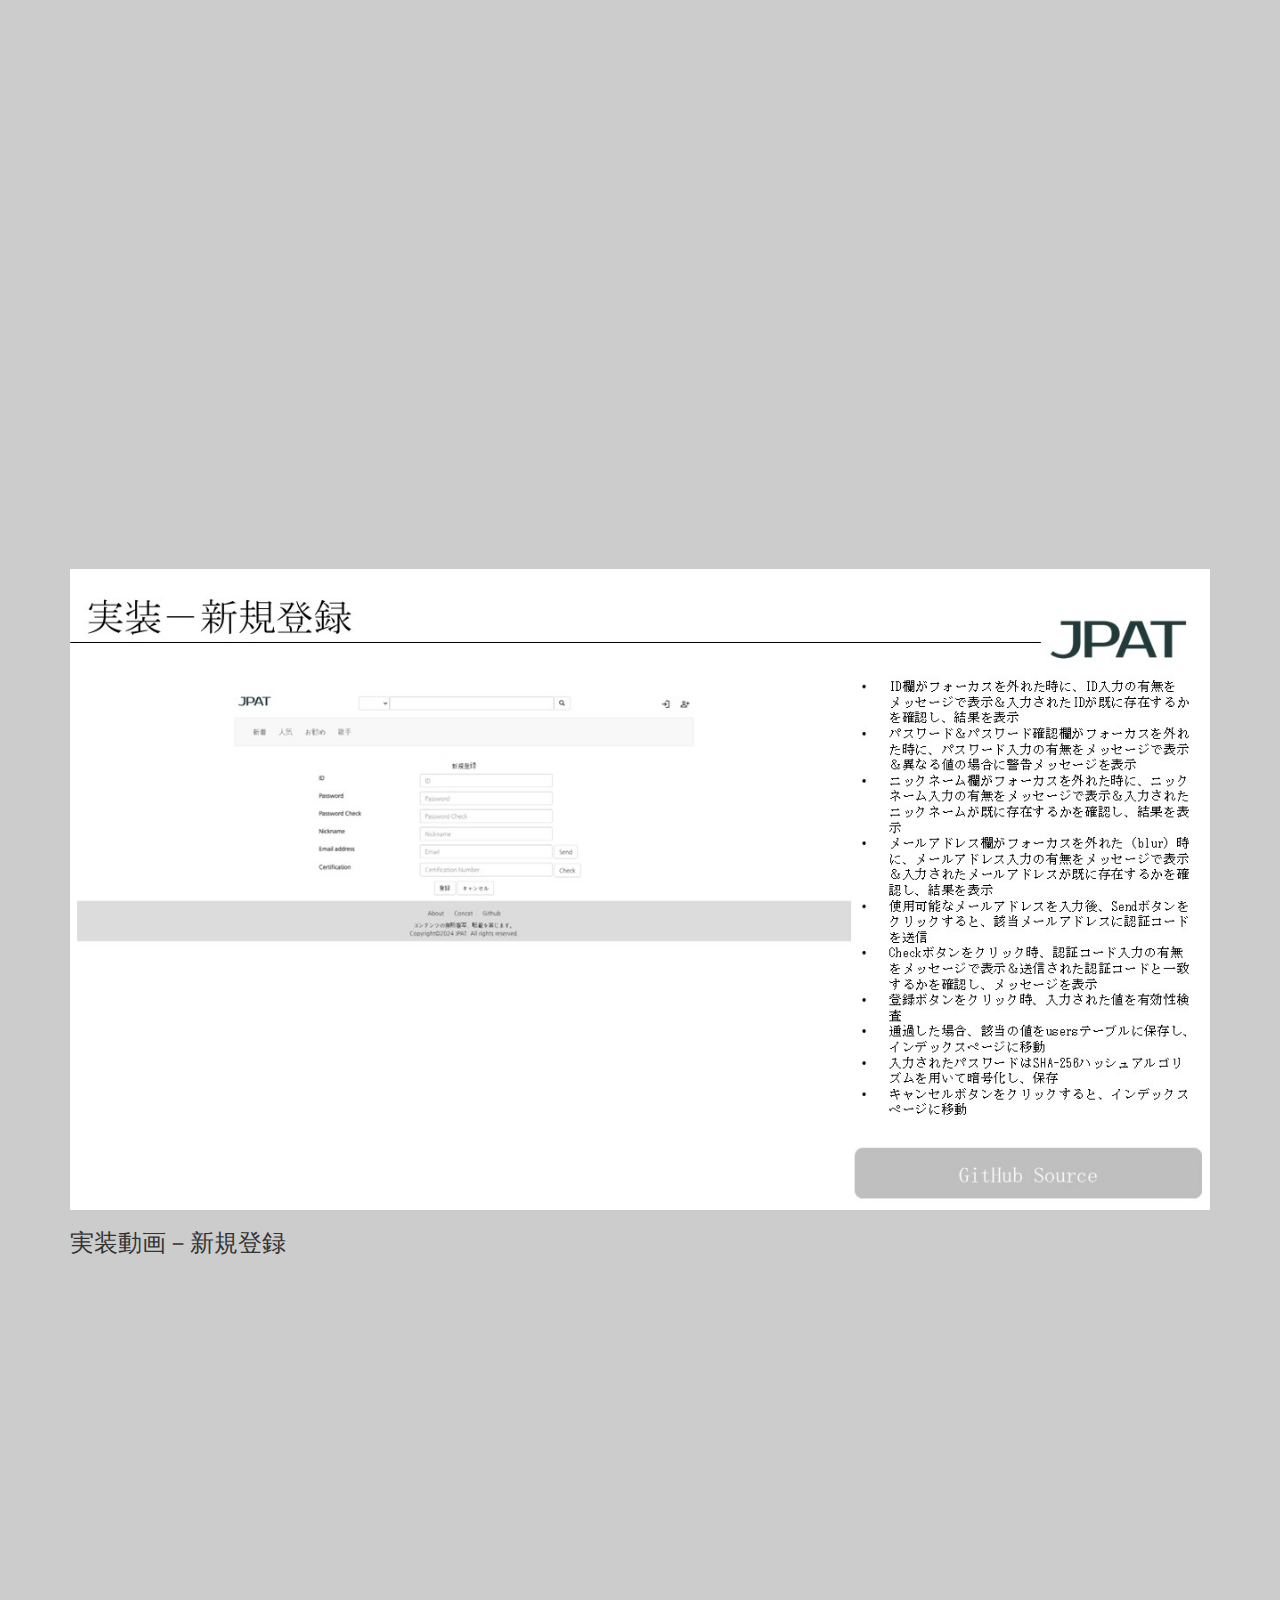
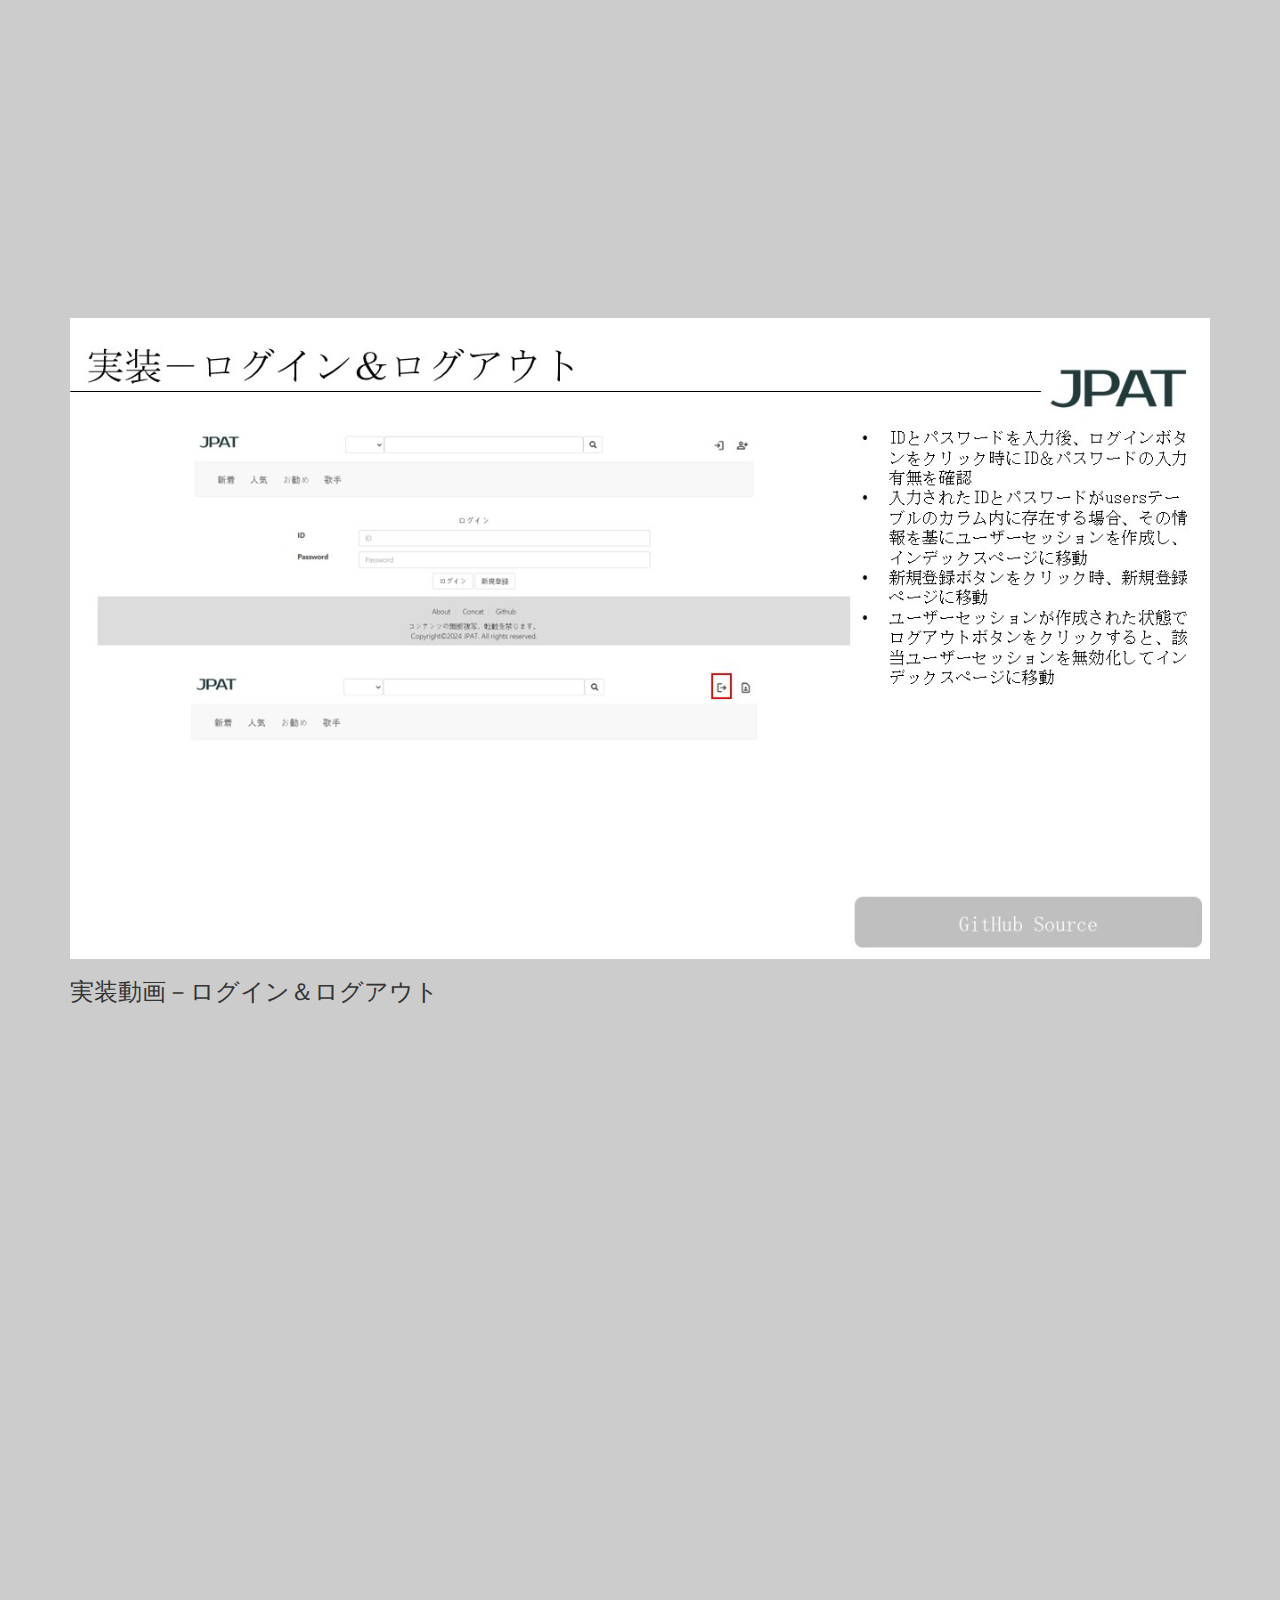
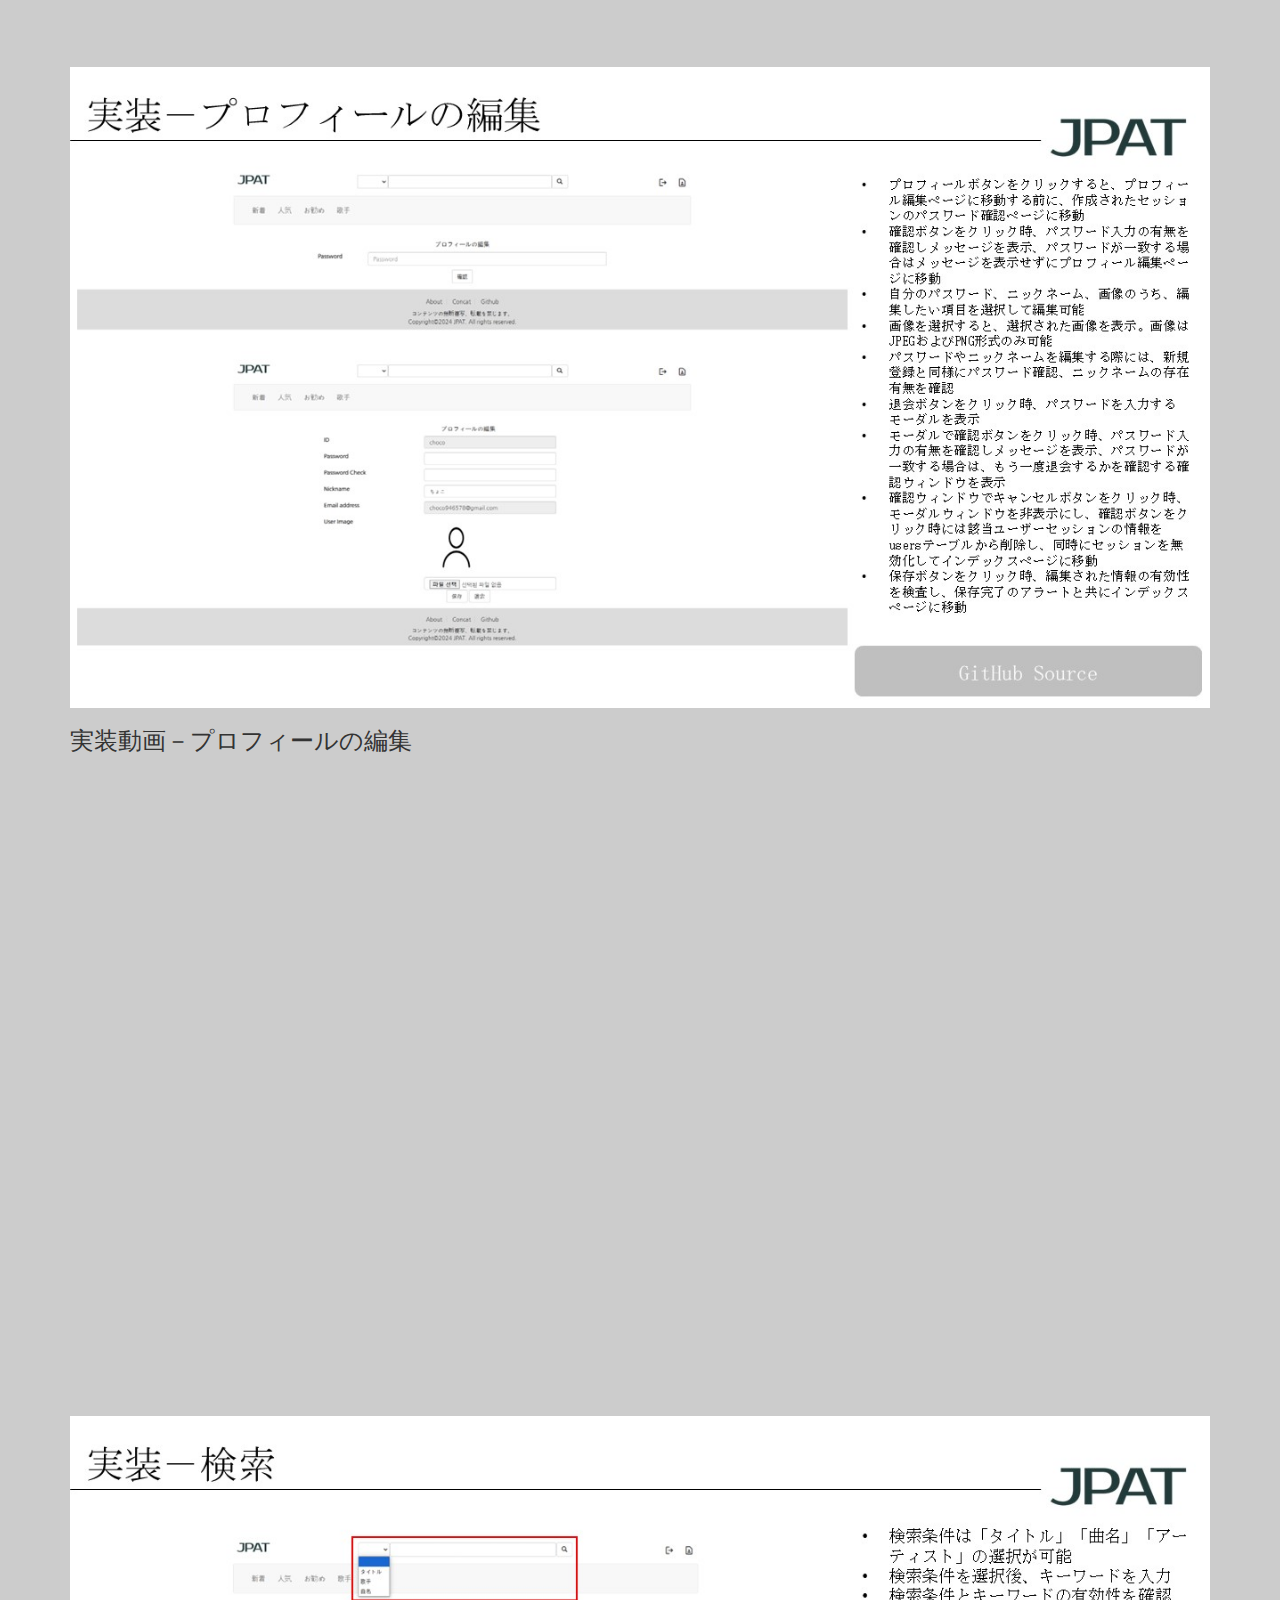
==== commit b246c8b6: "modify" ====
--- a/index.html
+++ b/index.html
@@ -48,92 +48,154 @@
             padding: 6px 10px;
         }
     }
+	
+	.embed-responsive {
+		margin-bottom:10px;
+	}
 	</style>
   </head>
   <body>
     <div class="container-fluid">
 	<button class="github"><a href="https://github.com/bolbbal/JPAT">GitHub Source</a></button>
 		<div class="container">
-			<p><img src="my/slide01.JPG"></p>
-			<p><img src="my/slide02.JPG"></p>
-			<p><img src="my/slide03.JPG"></p>
-			<p><img src="my/slide04.JPG"></p>
-			<p><img src="my/slide05.JPG"></p>
-			<p><img src="my/slide06.JPG"></p>
-			<p><img src="my/slide07.JPG"></p>
-			<p><img src="my/slide08.JPG"></p>
-			<p><img src="my/slide09.JPG"></p>
-			<p><img src="my/slide10.JPG"></p>
-			<p><img src="my/slide11.JPG"></p>
-			<p><img src="my/slide12.JPG"></p>
-			<p><img src="my/slide13.JPG"></p>
-			<p><img src="my/slide14.JPG"></p>
-			<p><img src="my/slide15.JPG"></p>
-			<p><img src="my/slide16.JPG"></p>
+			<p><img src="Choiyongwook_portfolio/my/slide01.JPG"></p>
+			
+			<p><img src="Choiyongwook_portfolio/my/slide02.JPG"></p>
+			
+			<p><img src="Choiyongwook_portfolio/my/slide03.JPG"></p>
+			
+			<p><img src="Choiyongwook_portfolio/my/slide04.JPG"></p>
+			
+			<p><img src="Choiyongwook_portfolio/my/slide05.JPG"></p>
+			
+			<p><img src="Choiyongwook_portfolio/my/slide06.JPG"></p>
+			
+			<p><img src="Choiyongwook_portfolio/my/slide07.JPG"></p>
+			
+			<p><img src="Choiyongwook_portfolio/my/slide08.JPG"></p>
+			
+			<p><img src="Choiyongwook_portfolio/my/slide09.JPG"></p>
+			
+			<p><img src="Choiyongwook_portfolio/my/slide10.JPG"></p>
+			
+			<p><img src="Choiyongwook_portfolio/my/slide11.JPG"></p>
+			
+			<p><img src="Choiyongwook_portfolio/my/slide12.JPG"></p>
+			
+			<p><img src="Choiyongwook_portfolio/my/slide13.JPG"></p>
+			
+			<p><img src="Choiyongwook_portfolio/my/slide14.JPG"></p>
+			
+			<p><img src="Choiyongwook_portfolio/my/slide15.JPG"></p>
+			
+			<p><img src="Choiyongwook_portfolio/my/slide16.JPG"></p>
+			
+			<h3>実装動画－インデックス&ヘッダー&フッター</h3>
 			<div class="embed-responsive embed-responsive-16by9">
 				<iframe class="embed-responsive-item" src="https://www.youtube.com/embed/lpj--1rKvps?si=EPLA71TeMlR6HhcF"></iframe>
 			</div>
 			<div class="embed-responsive embed-responsive-16by9">
 				<iframe class="embed-responsive-item" src="https://www.youtube.com/embed/uTZ9kptFLzk?si=lmG065XsKycnQ8DY"></iframe>
 			</div>
-			<p><img src="my/slide17.JPG"></p>
+			
+			<p><img src="Choiyongwook_portfolio/my/slide17.JPG"></p>
+			
+			<h3>実装動画－新規登録</h3>
 			<div class="embed-responsive embed-responsive-16by9">
 				<iframe class="embed-responsive-item" src="https://www.youtube.com/embed/WIexRQJI9tQ?si=r-Kd-OU3ftPLvWnb"></iframe>
 			</div>
-			<p><img src="my/slide18.JPG"></p>
+			
+			<p><img src="Choiyongwook_portfolio/my/slide18.JPG"></p>
+			
+			<h3>実装動画－ログイン＆ログアウト</h3>
 			<div class="embed-responsive embed-responsive-16by9">
 				<iframe class="embed-responsive-item" src="https://www.youtube.com/embed/R5D0xxTL_ag?si=geZiN5SlJ-EQiejD"></iframe>
 			</div>
-			<p><img src="my/slide19.JPG"></p>
+			
+			<p><img src="Choiyongwook_portfolio/my/slide19.JPG"></p>
+			
+			<h3>実装動画－プロフィールの編集</h3>
 			<div class="embed-responsive embed-responsive-16by9">
 				<iframe class="embed-responsive-item" src="https://www.youtube.com/embed/Fqo4a4W5VII?si=fF3tOs-cVv6PEY1P"></iframe>
 			</div>
-			<p><img src="my/slide20.JPG"></p>
+			
+			<p><img src="Choiyongwook_portfolio/my/slide20.JPG"></p>
+			
+			<h3>実装動画－検索</h3>
 			<div class="embed-responsive embed-responsive-16by9">
 				<iframe class="embed-responsive-item" src="https://www.youtube.com/embed/1I9ii3c4cq8?si=5sSMowrs8Gig_gKB"></iframe>
 			</div>
-			<p><img src="my/slide21.JPG"></p>
+			
+			<p><img src="Choiyongwook_portfolio/my/slide21.JPG"></p>
+			
+			<h3>実装動画－全体投稿一覧</h3>
 			<div class="embed-responsive embed-responsive-16by9">
 				<iframe class="embed-responsive-item" src="https://www.youtube.com/embed/NZsMbGkHacI?si=wA-CxIZaLp7fzUw4"></iframe>
 			</div>
-			<p><img src="my/slide22.JPG"></p>
+			
+			<p><img src="Choiyongwook_portfolio/my/slide22.JPG"></p>
+									
 			<div class="embed-responsive embed-responsive-16by9">
 				<iframe class="embed-responsive-item" src="https://www.youtube.com/embed/BkcFh0sGZ7k?si=PVTPMgMGPOtBH6d_"></iframe>
 			</div>
-			<p><img src="my/slide23.JPG"></p>
+			<p><img src="Choiyongwook_portfolio/my/slide23.JPG"></p>
+			
+			<h3>実装動画－投稿（一覧）</h3>
 			<div class="embed-responsive embed-responsive-16by9">
 				<iframe class="embed-responsive-item" src="https://www.youtube.com/embed/0bwG2bulOek?si=kmiWNkAJ9oZy5eqs"></iframe>
 			</div>
-			<p><img src="my/slide24.JPG"></p>
+			<p><img src="Choiyongwook_portfolio/my/slide24.JPG"></p>
+			
+			<h3>実装動画－投稿（お勧め）</h3>
 			<div class="embed-responsive embed-responsive-16by9">
 				<iframe class="embed-responsive-item" src="https://www.youtube.com/embed/z6zenhQULVA?si=knVneOSZjaBw9NwL"></iframe>
 			</div>
-			<p><img src="my/slide25.JPG"></p>
+			
+			<p><img src="Choiyongwook_portfolio/my/slide25.JPG"></p>
+			
+			<h3>実装動画－お勧め投稿一覧</h3>			
 			<div class="embed-responsive embed-responsive-16by9">
 				<iframe class="embed-responsive-item" src="https://www.youtube.com/embed/eiaxv9oQ2LI?si=mkvk7gkHUs5ZNFTz"></iframe>
 			</div>
-			<p><img src="my/slide26.JPG"></p>
+			
+			<p><img src="Choiyongwook_portfolio/my/slide26.JPG"></p>
+			
+			<h3>実装動画－歌手の一覧</h3>
 			<div class="embed-responsive embed-responsive-16by9">
 				<iframe class="embed-responsive-item" src="https://www.youtube.com/embed/l_v-4iuPw5o?si=ddryNARCjKEUyGzm"></iframe>
 			</div>
-			<p><img src="my/slide27.JPG"></p>
+			
+			<p><img src="Choiyongwook_portfolio/my/slide27.JPG"></p>
+			
+			<h3>実装動画－投稿の詳細</h3>
 			<div class="embed-responsive embed-responsive-16by9">
 				<iframe class="embed-responsive-item" src="https://www.youtube.com/embed/OwTsohJbzls?si=IeNp1Ujh-NJ16UyB"></iframe>
 			</div>
-			<p><img src="my/slide28.JPG"></p>
+			
+			<p><img src="Choiyongwook_portfolio/my/slide28.JPG"></p>
+			
+			<h3>実装動画－投稿の編集</h3>
 			<div class="embed-responsive embed-responsive-16by9">
 				<iframe class="embed-responsive-item" src="https://www.youtube.com/embed/gPtDiTEJLCY?si=XVLT5yvDnxI1Gv67"></iframe>
 			</div>
-			<p><img src="my/slide29.JPG"></p>
+			
+			<p><img src="Choiyongwook_portfolio/my/slide29.JPG"></p>
+			
+			<h3>実装動画－コメント</h3>
 			<div class="embed-responsive embed-responsive-16by9">
 				<iframe class="embed-responsive-item" src="https://www.youtube.com/embed/sV5YaAmJDWQ?si=LQyqE98Bnoxtmy9u"></iframe>
 			</div>
-			<p><img src="my/slide30.JPG"></p>
+			
+			<p><img src="Choiyongwook_portfolio/my/slide30.JPG"></p>
+			
+			<h3>実装動画－管理者</h3>
 			<div class="embed-responsive embed-responsive-16by9">
 				<iframe class="embed-responsive-item" src="https://www.youtube.com/embed/uHsLM4NFGZA?si=2P0OVaSQJ7A9xaXZ"></iframe>
 			</div>
-			<p><img src="my/slide31.JPG"></p>
-			<p><img src="my/slide32.JPG"></p>
+			
+			<p><img src="Choiyongwook_portfolio/my/slide31.JPG"></p>
+			
+			<p><img src="Choiyongwook_portfolio/my/slide32.JPG"></p>
 		</div>
 	</div>
 	
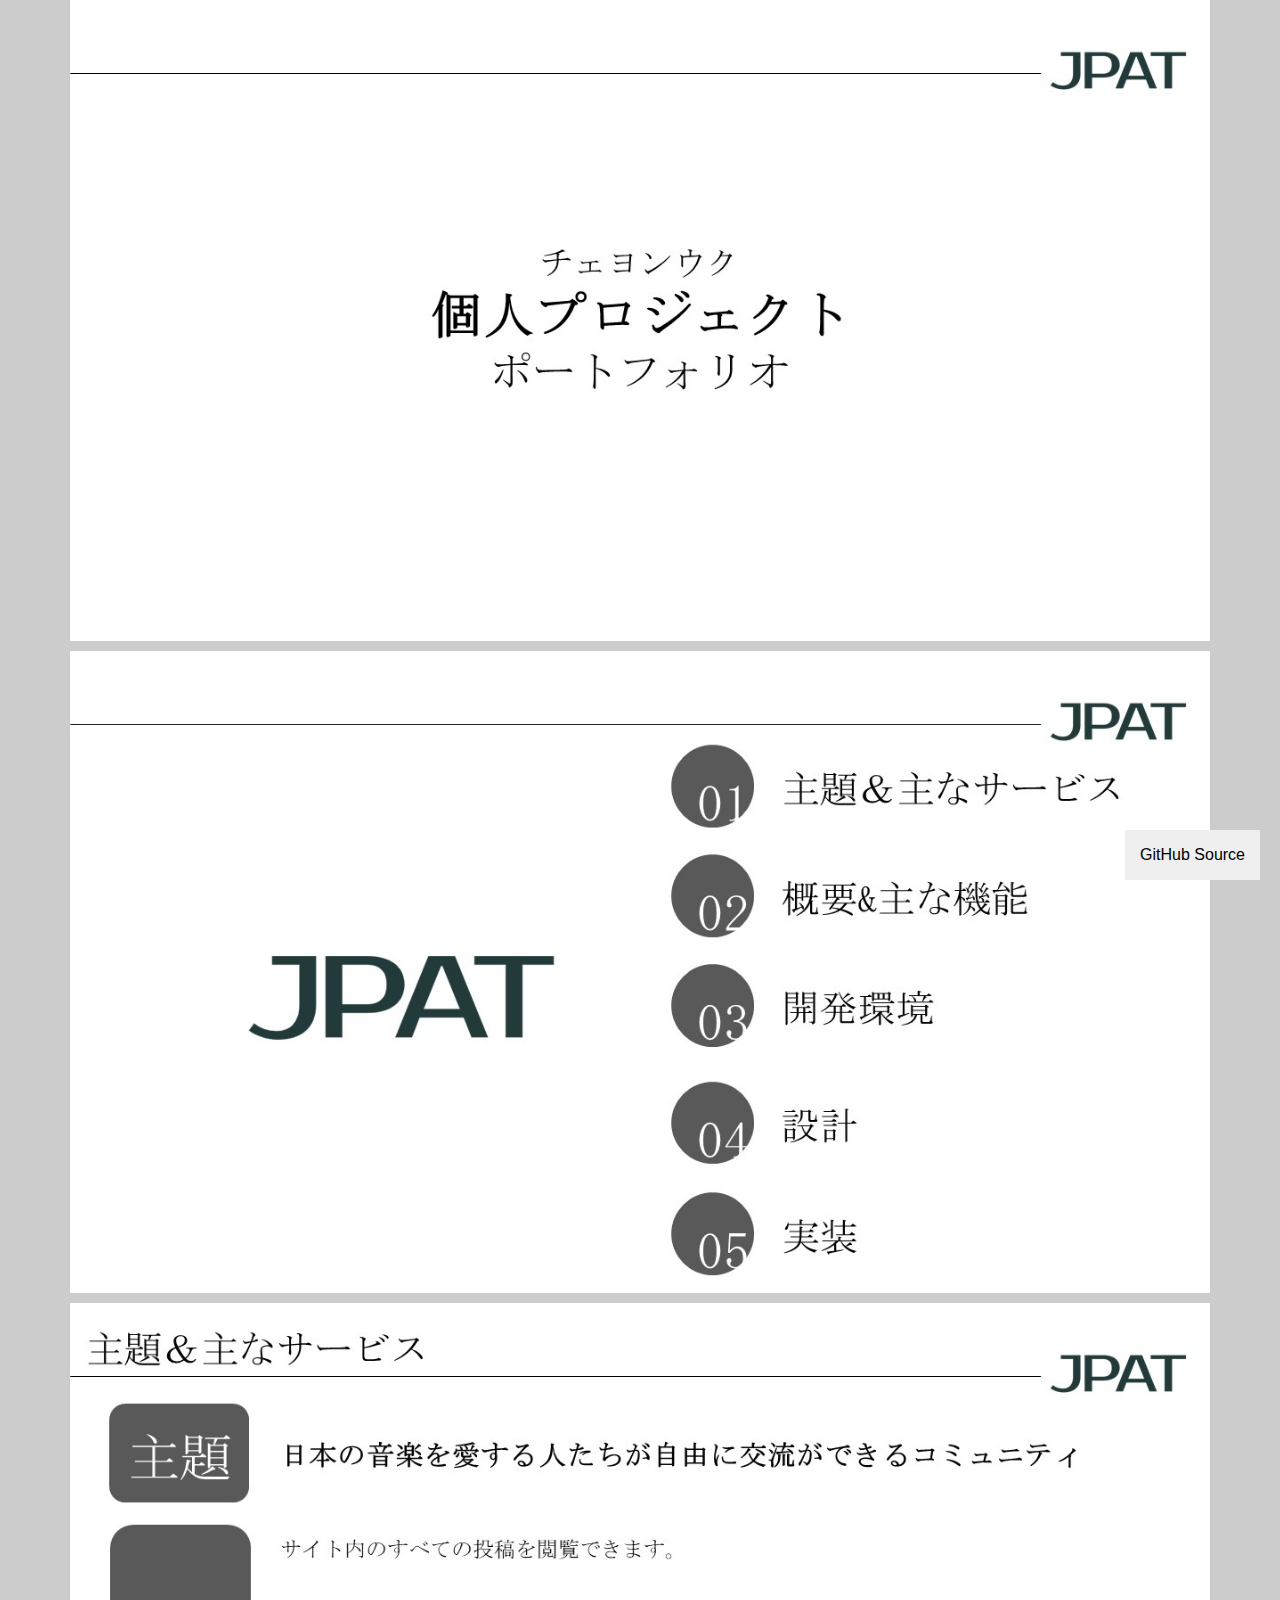
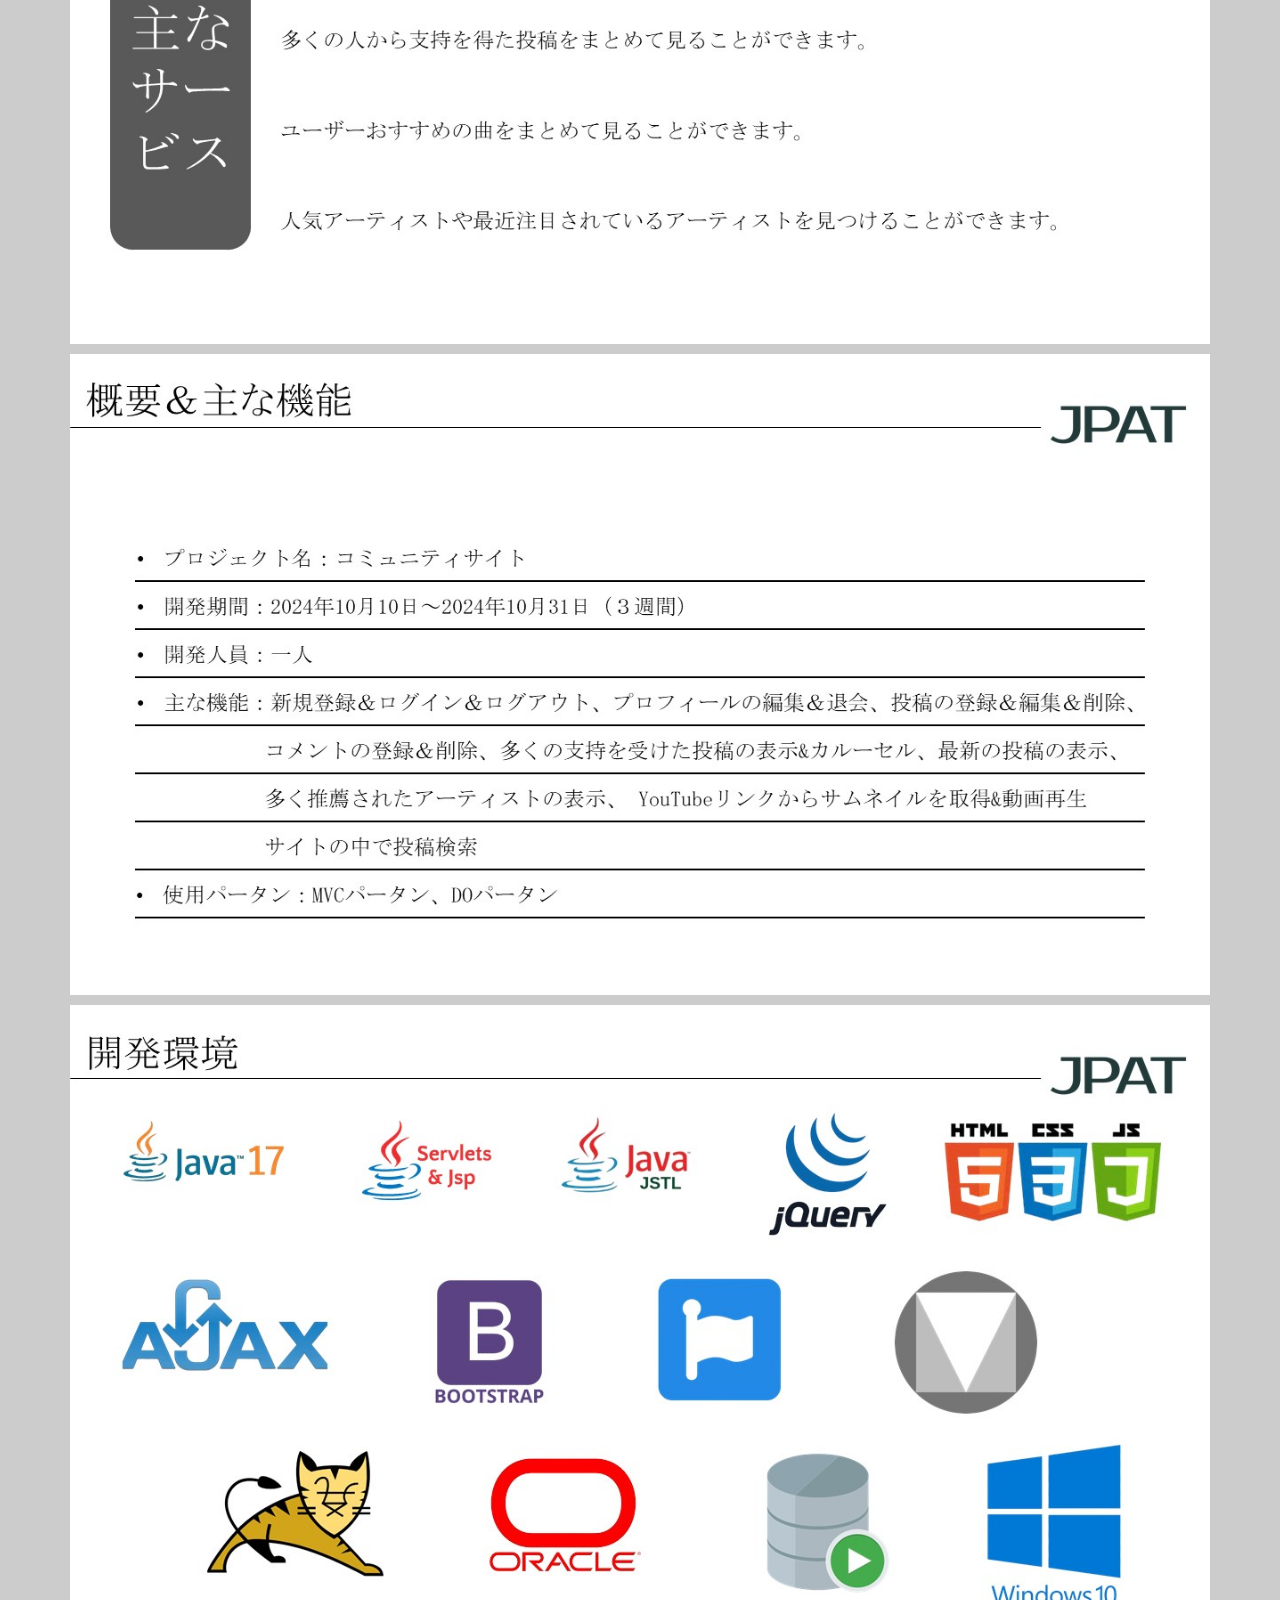
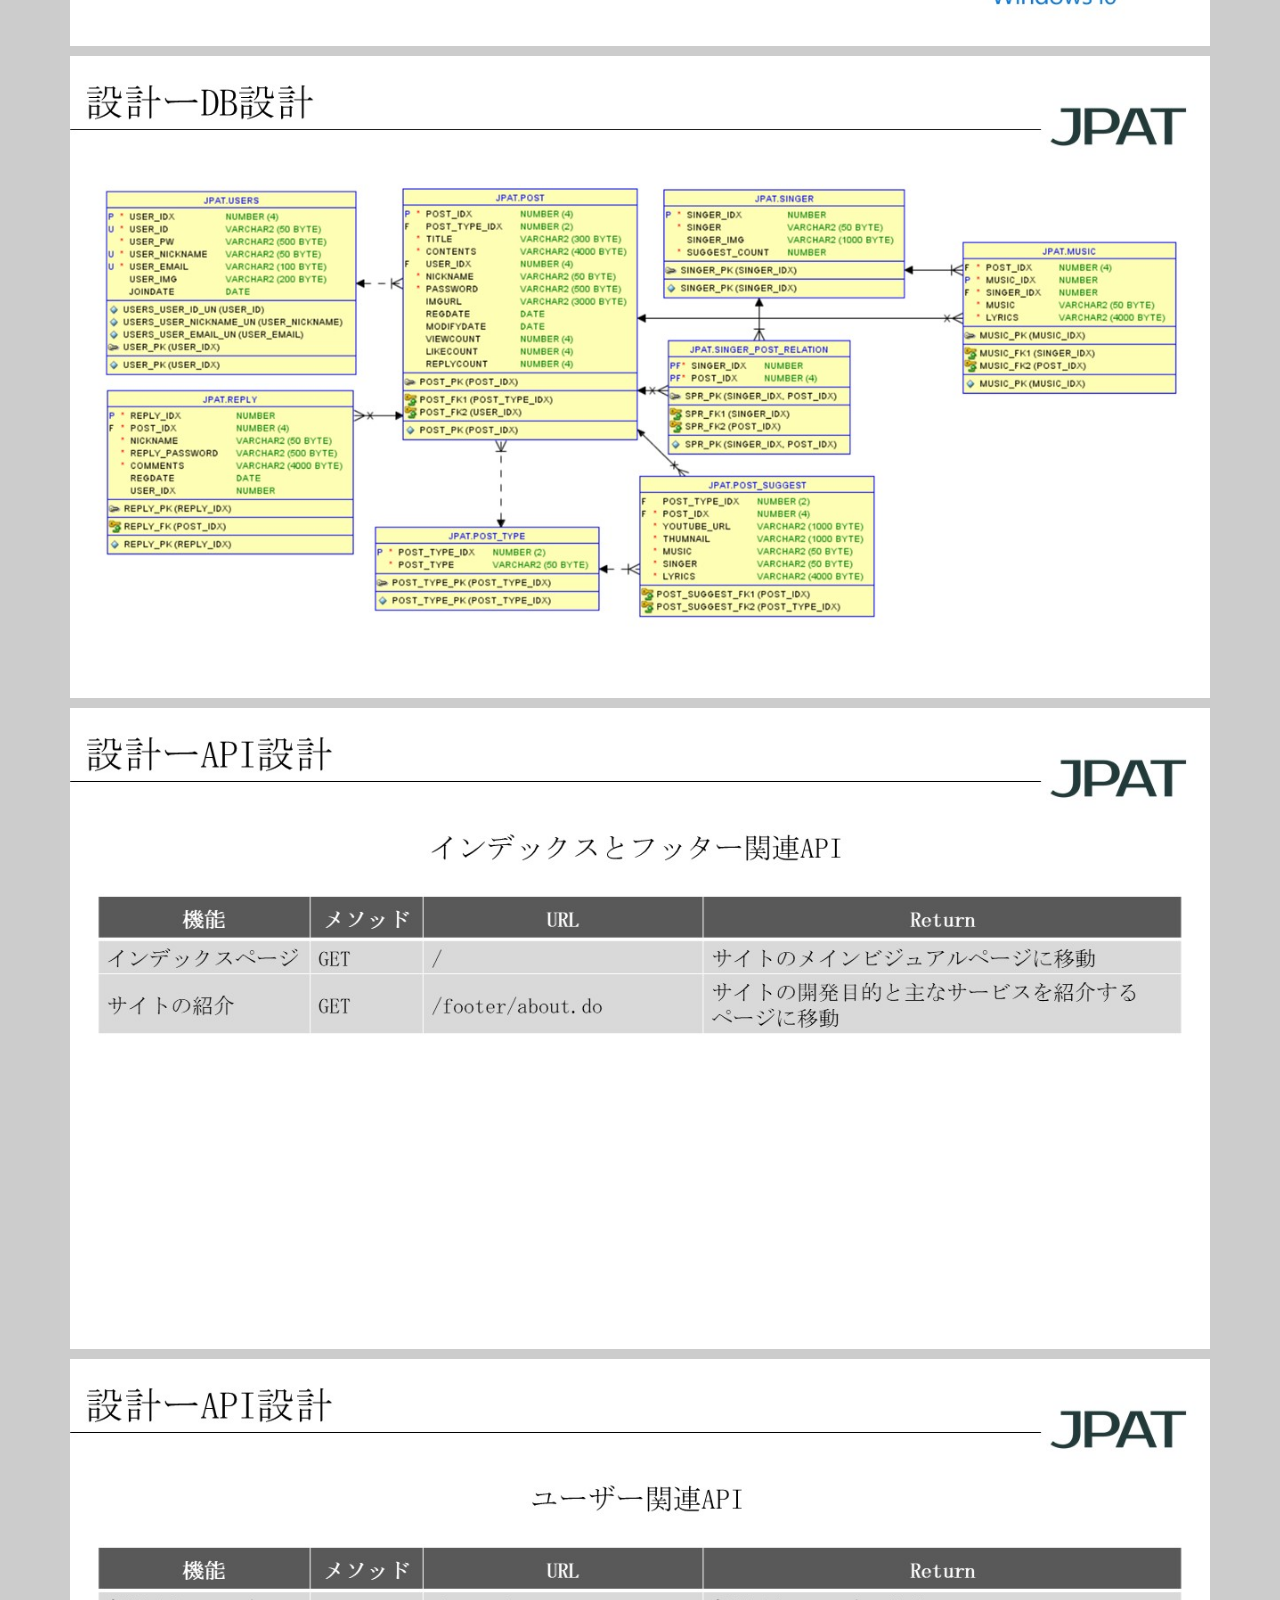
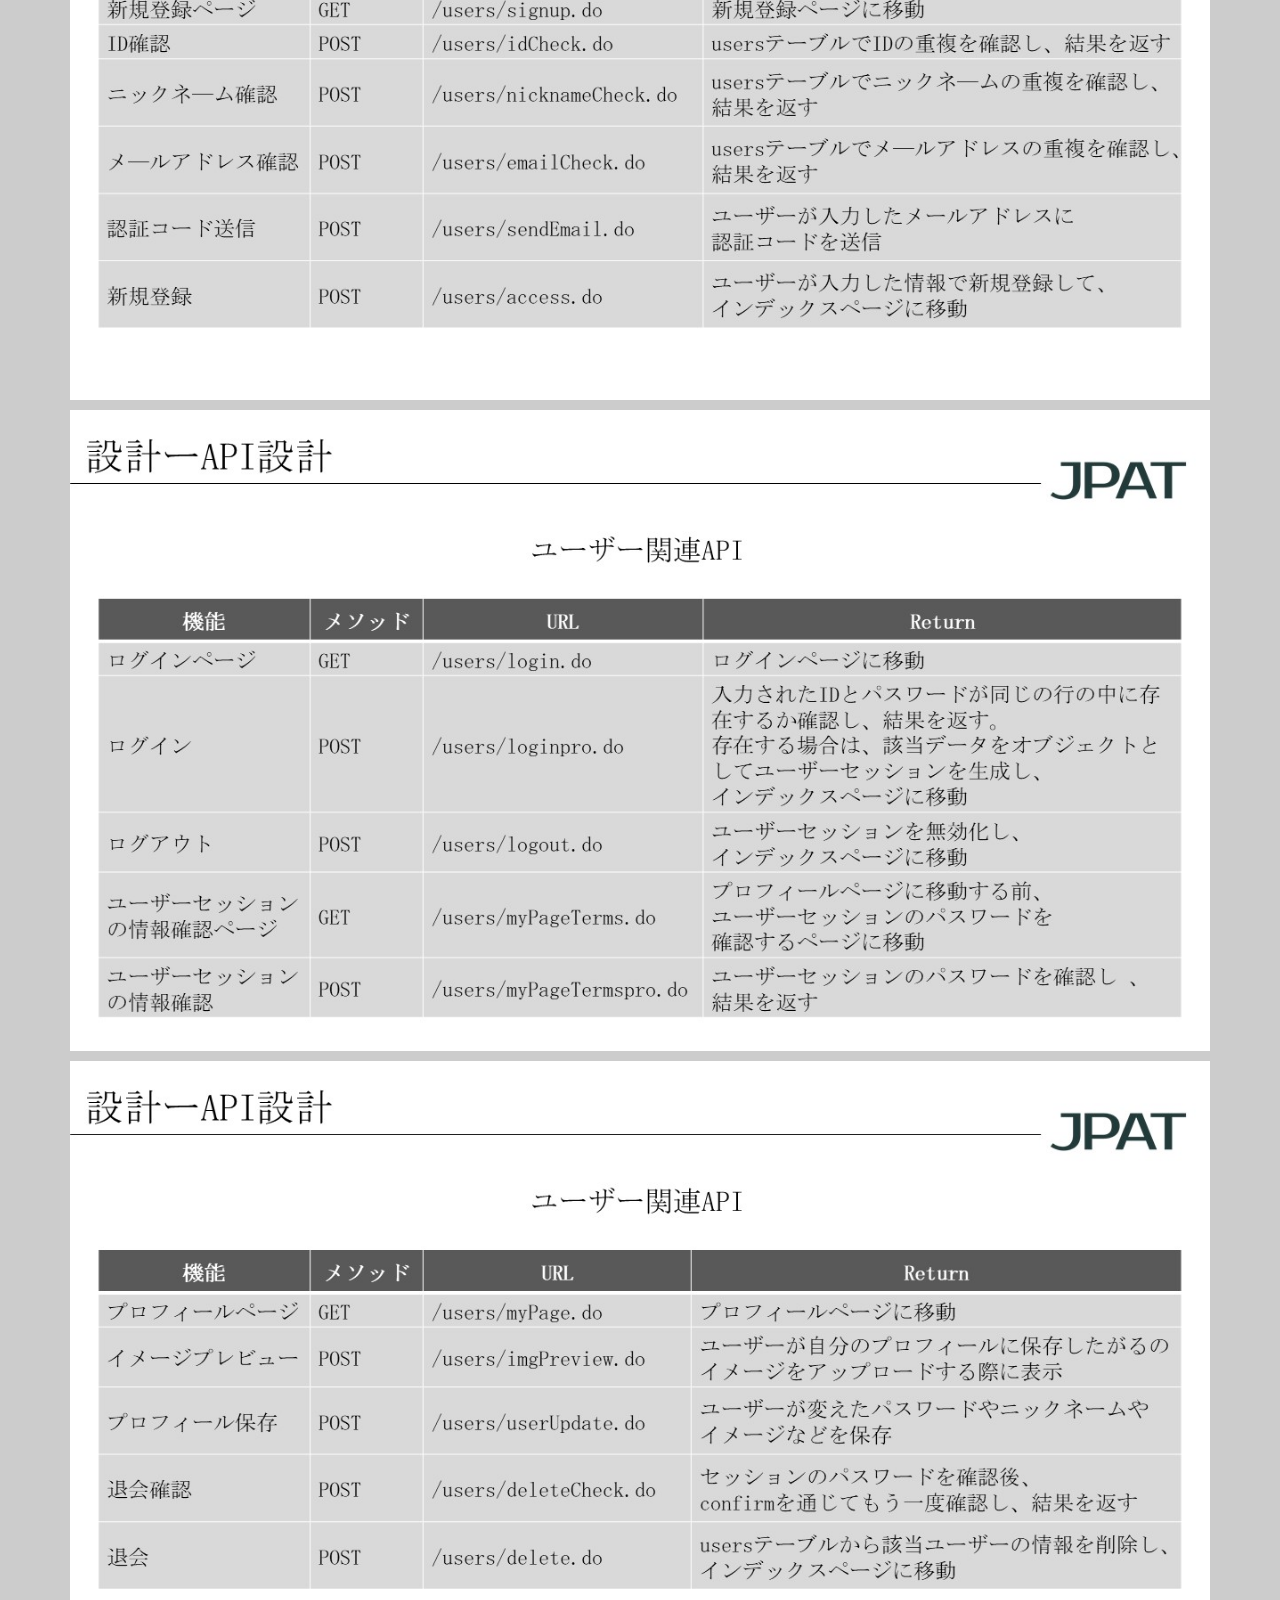
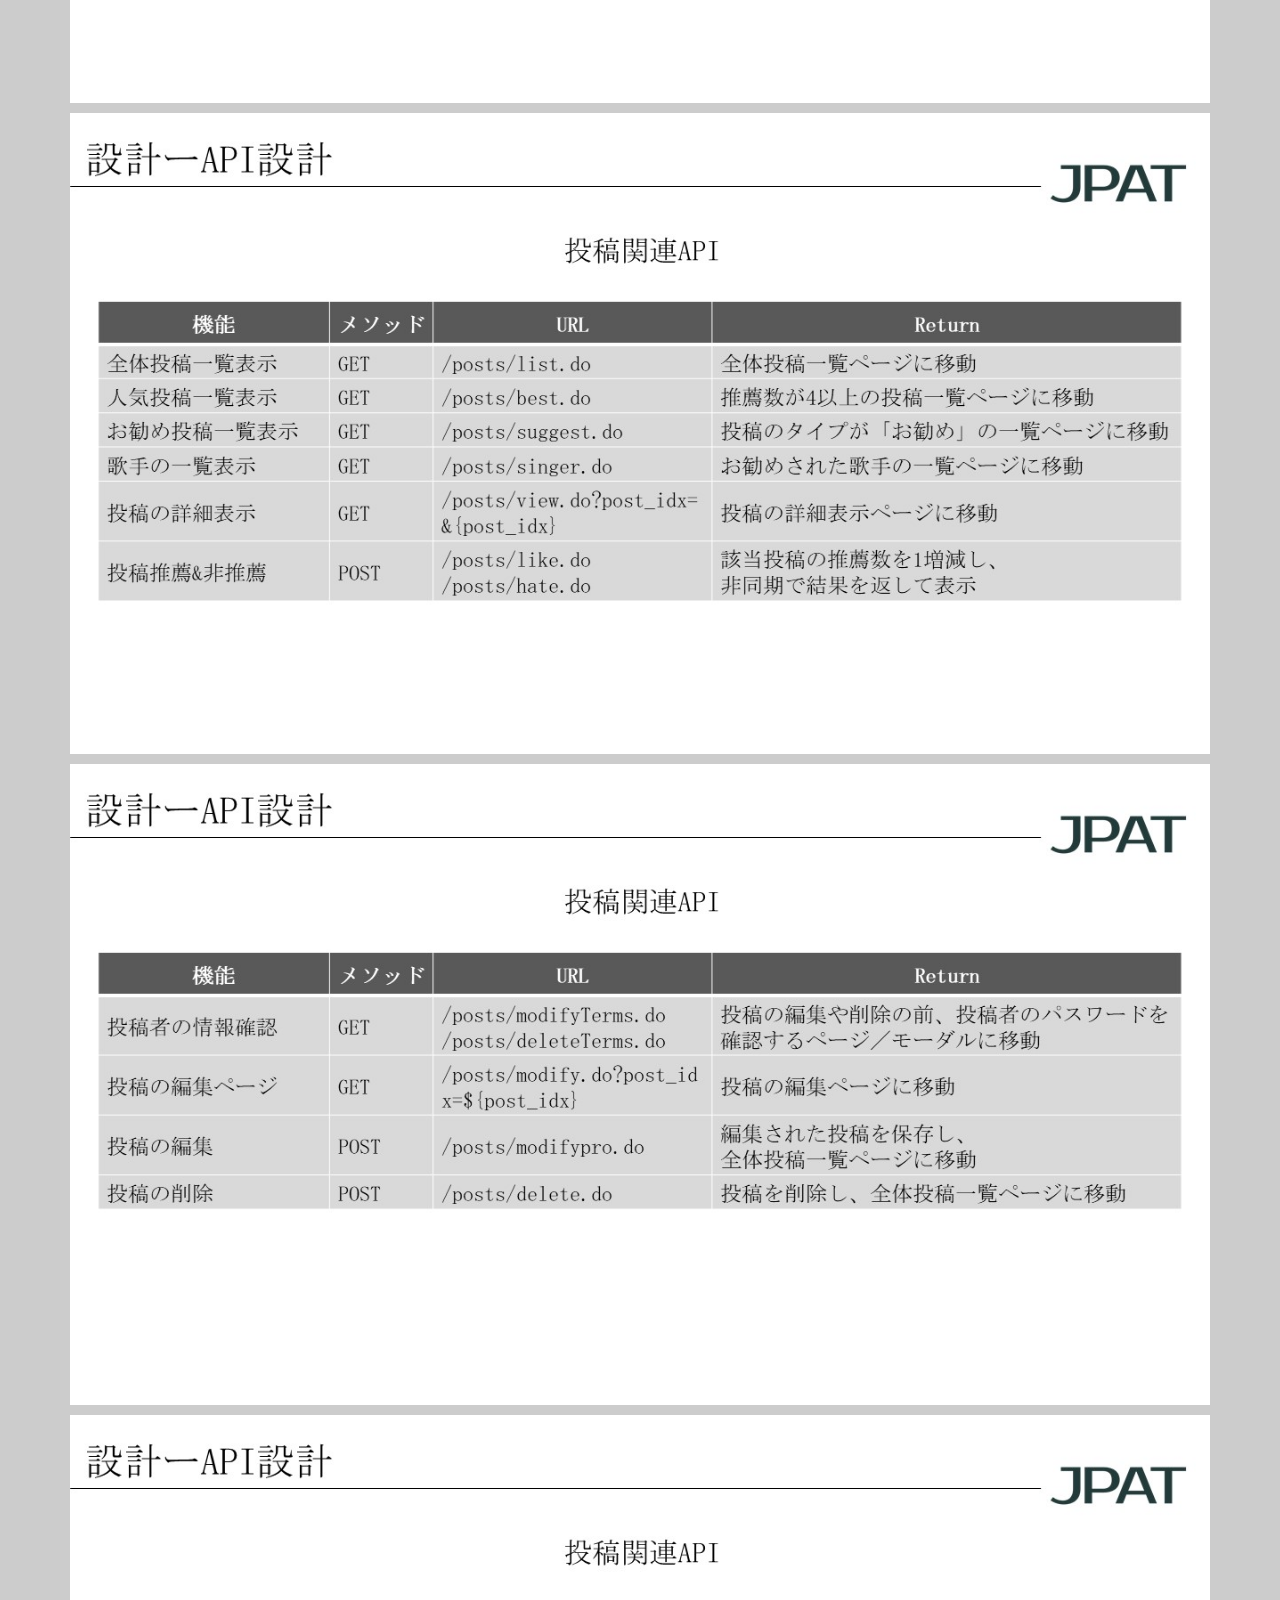
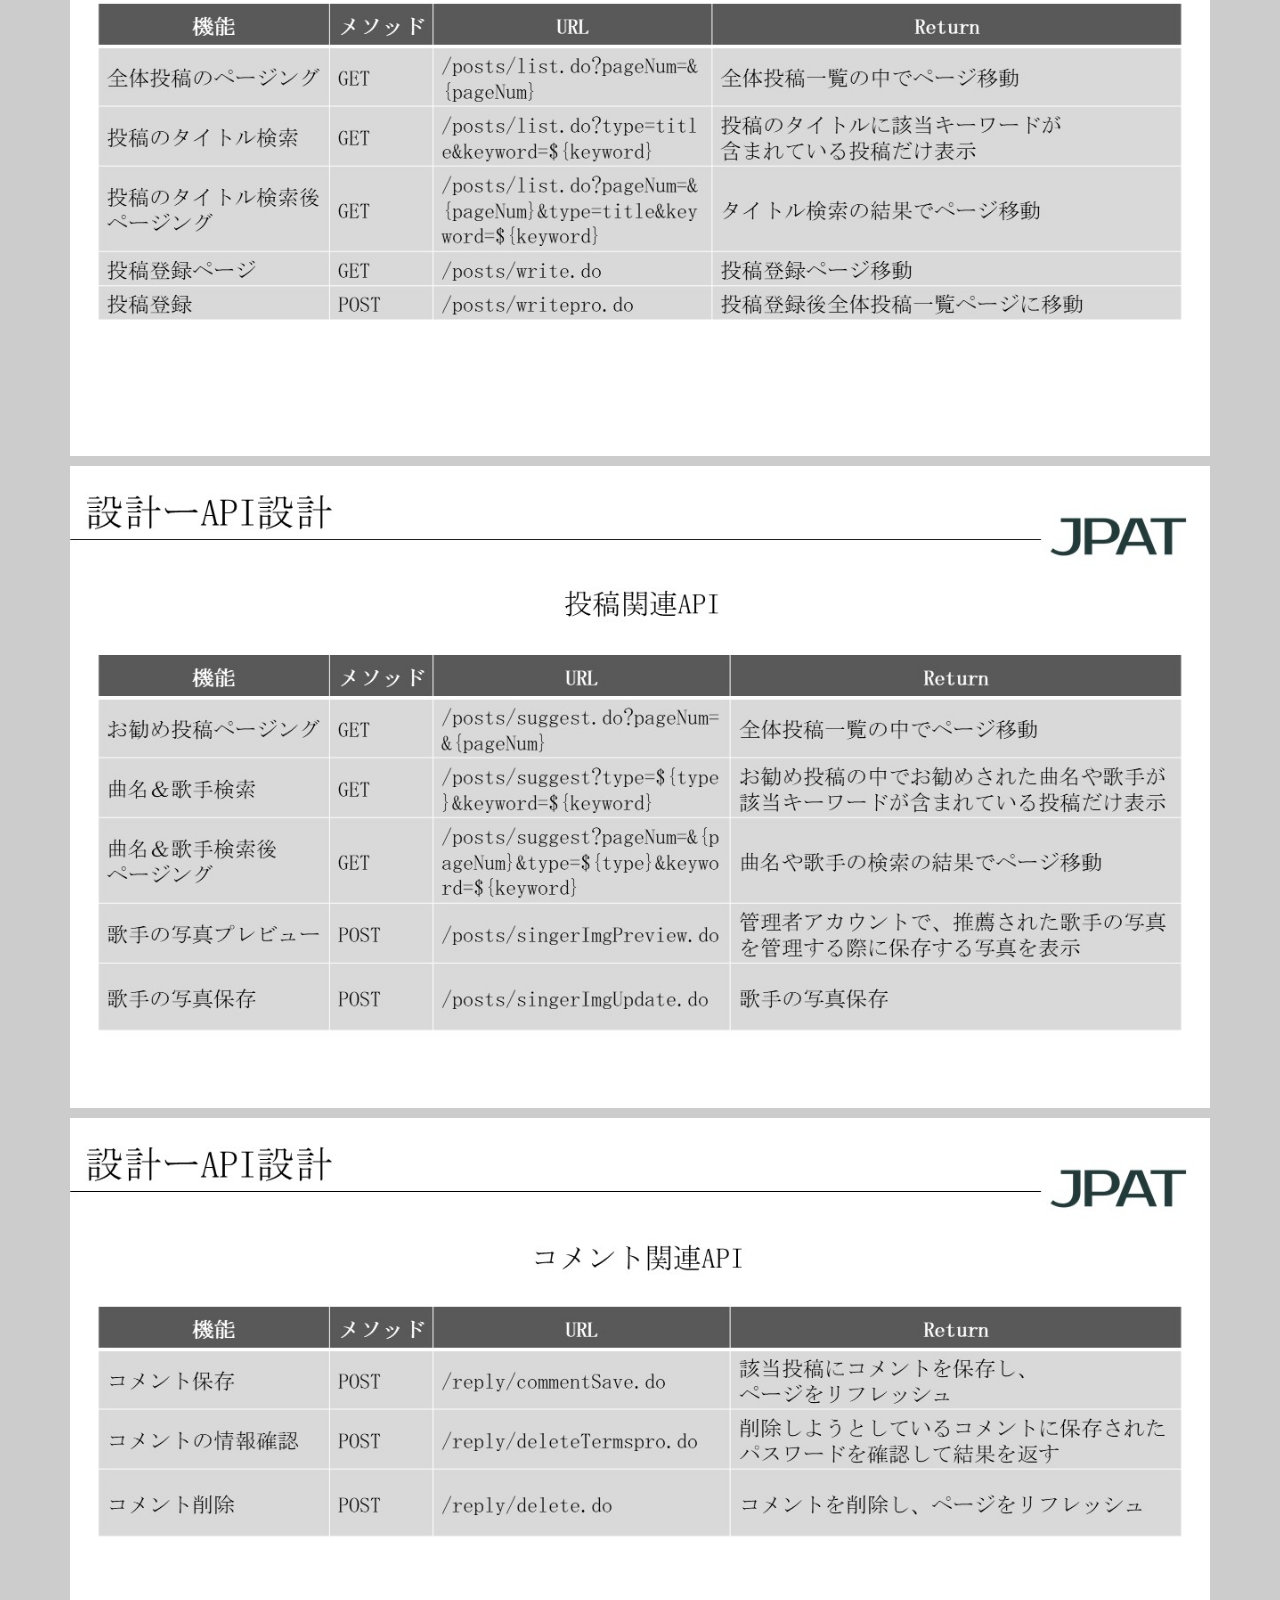
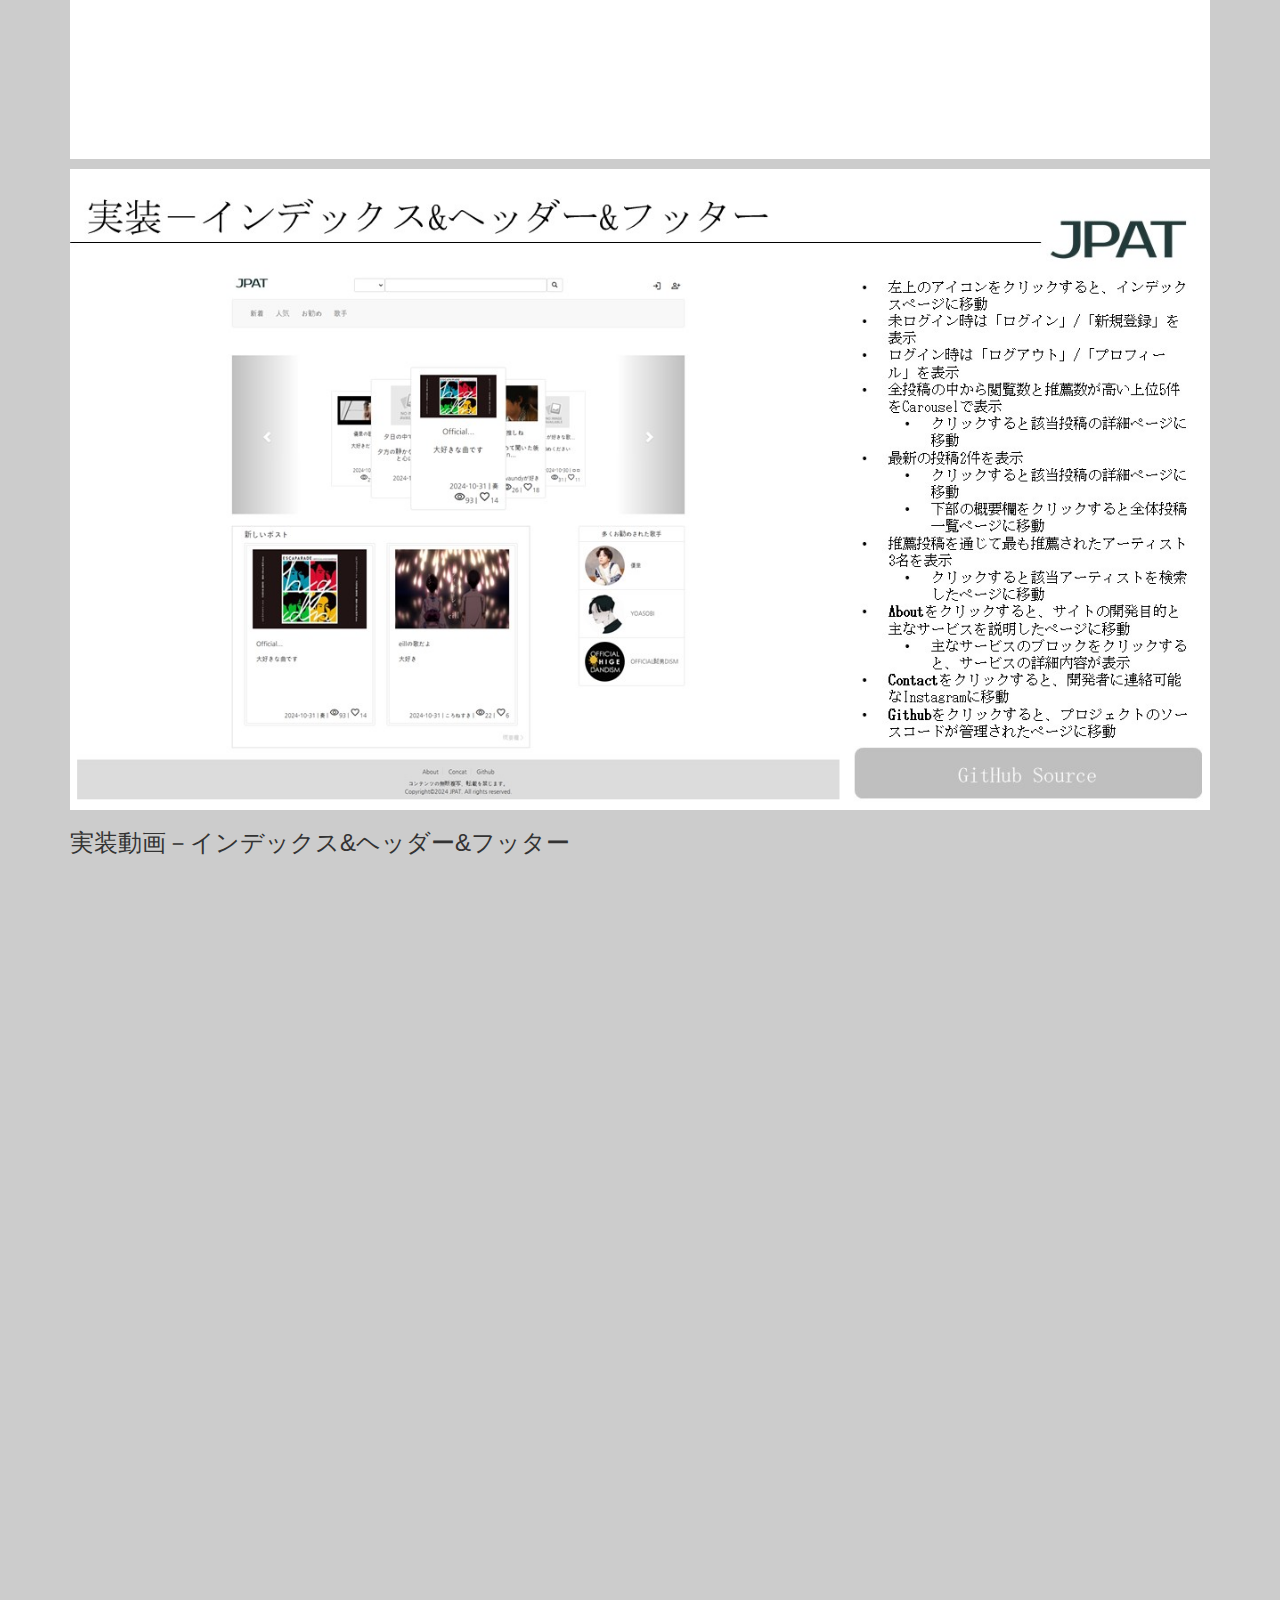
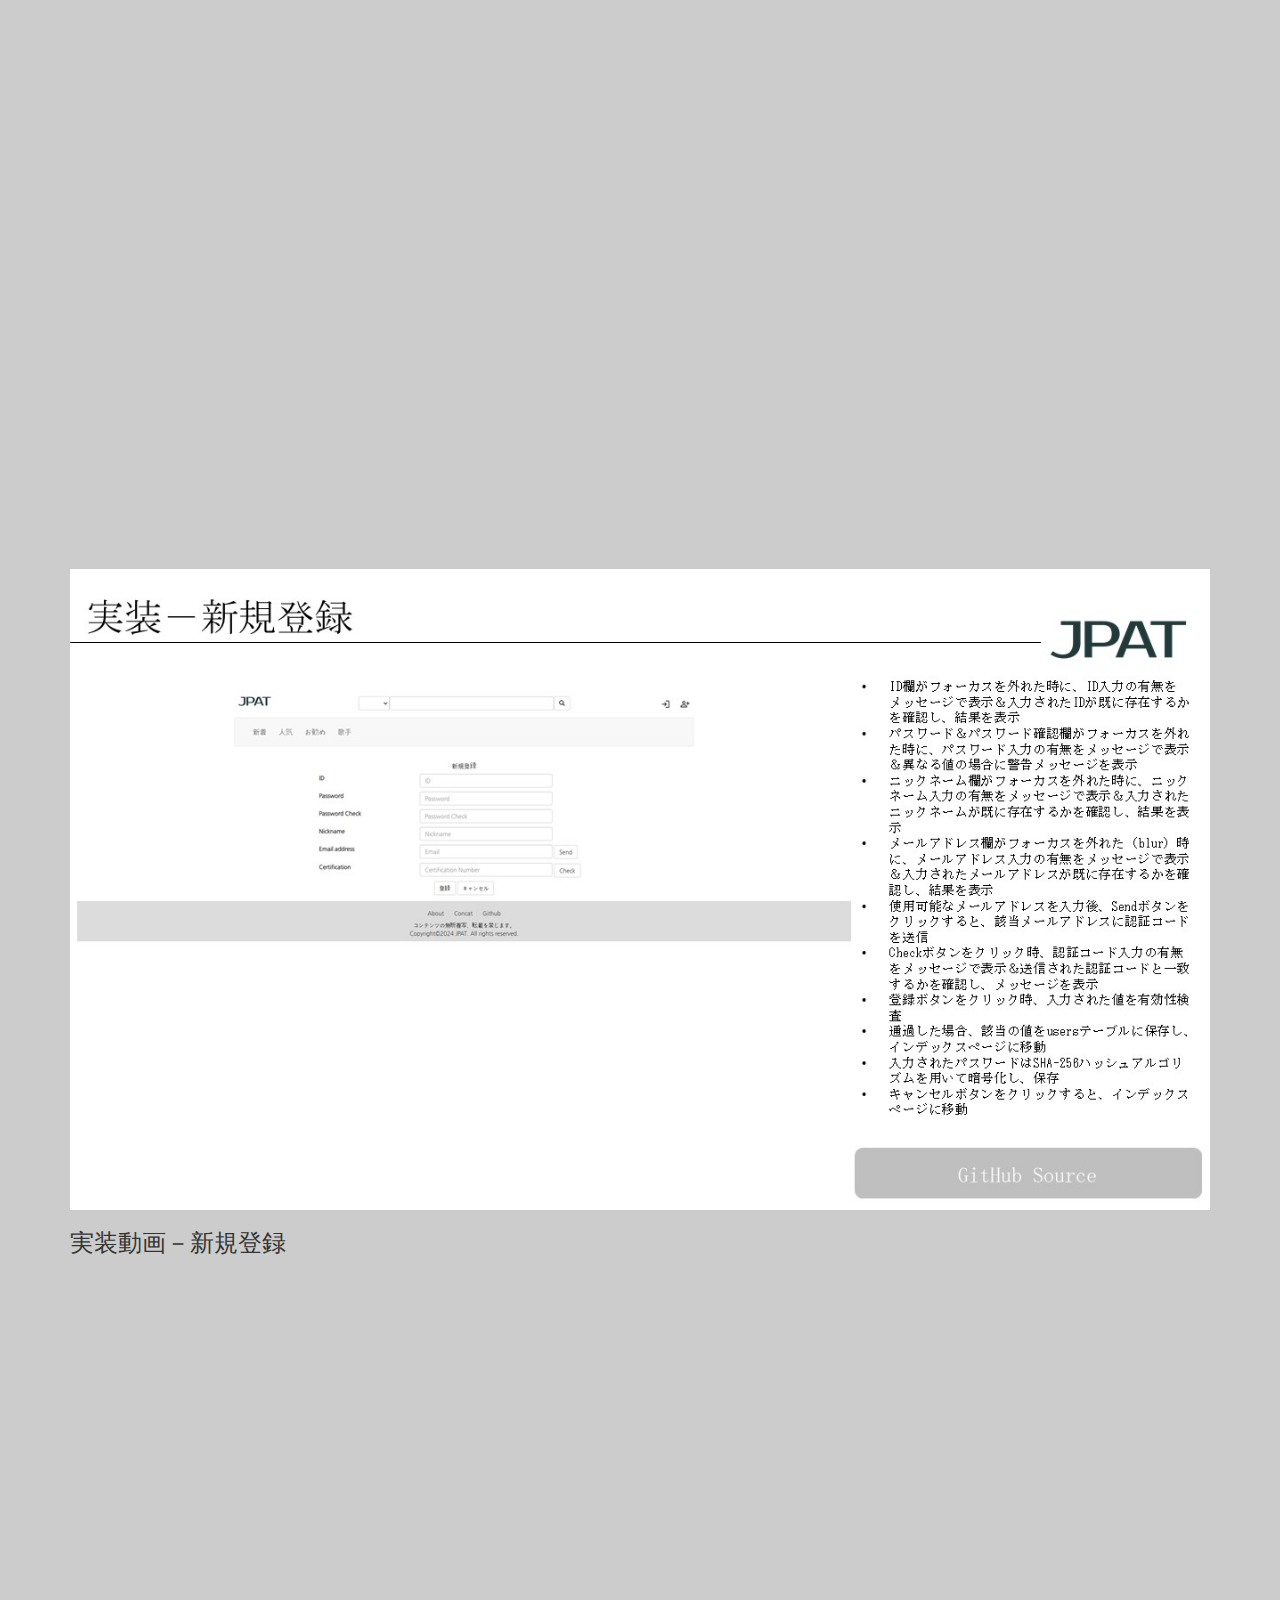
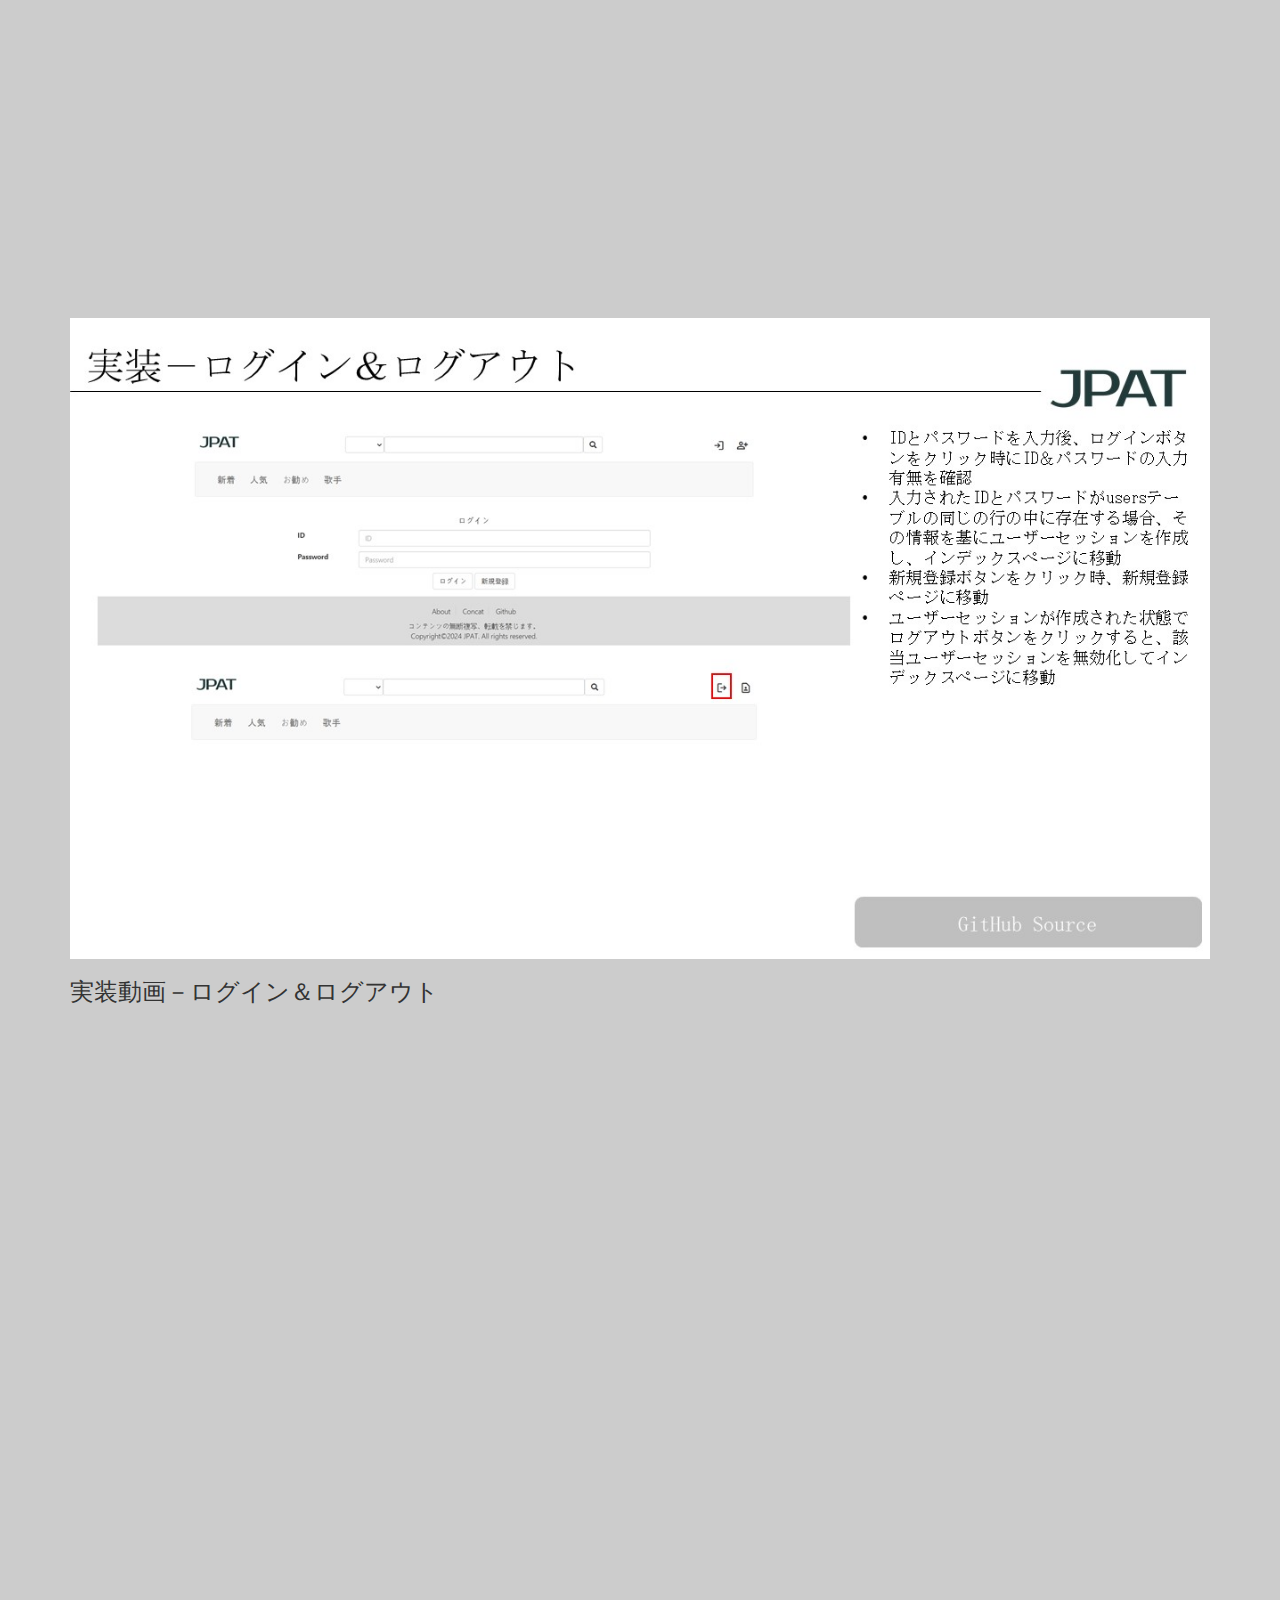
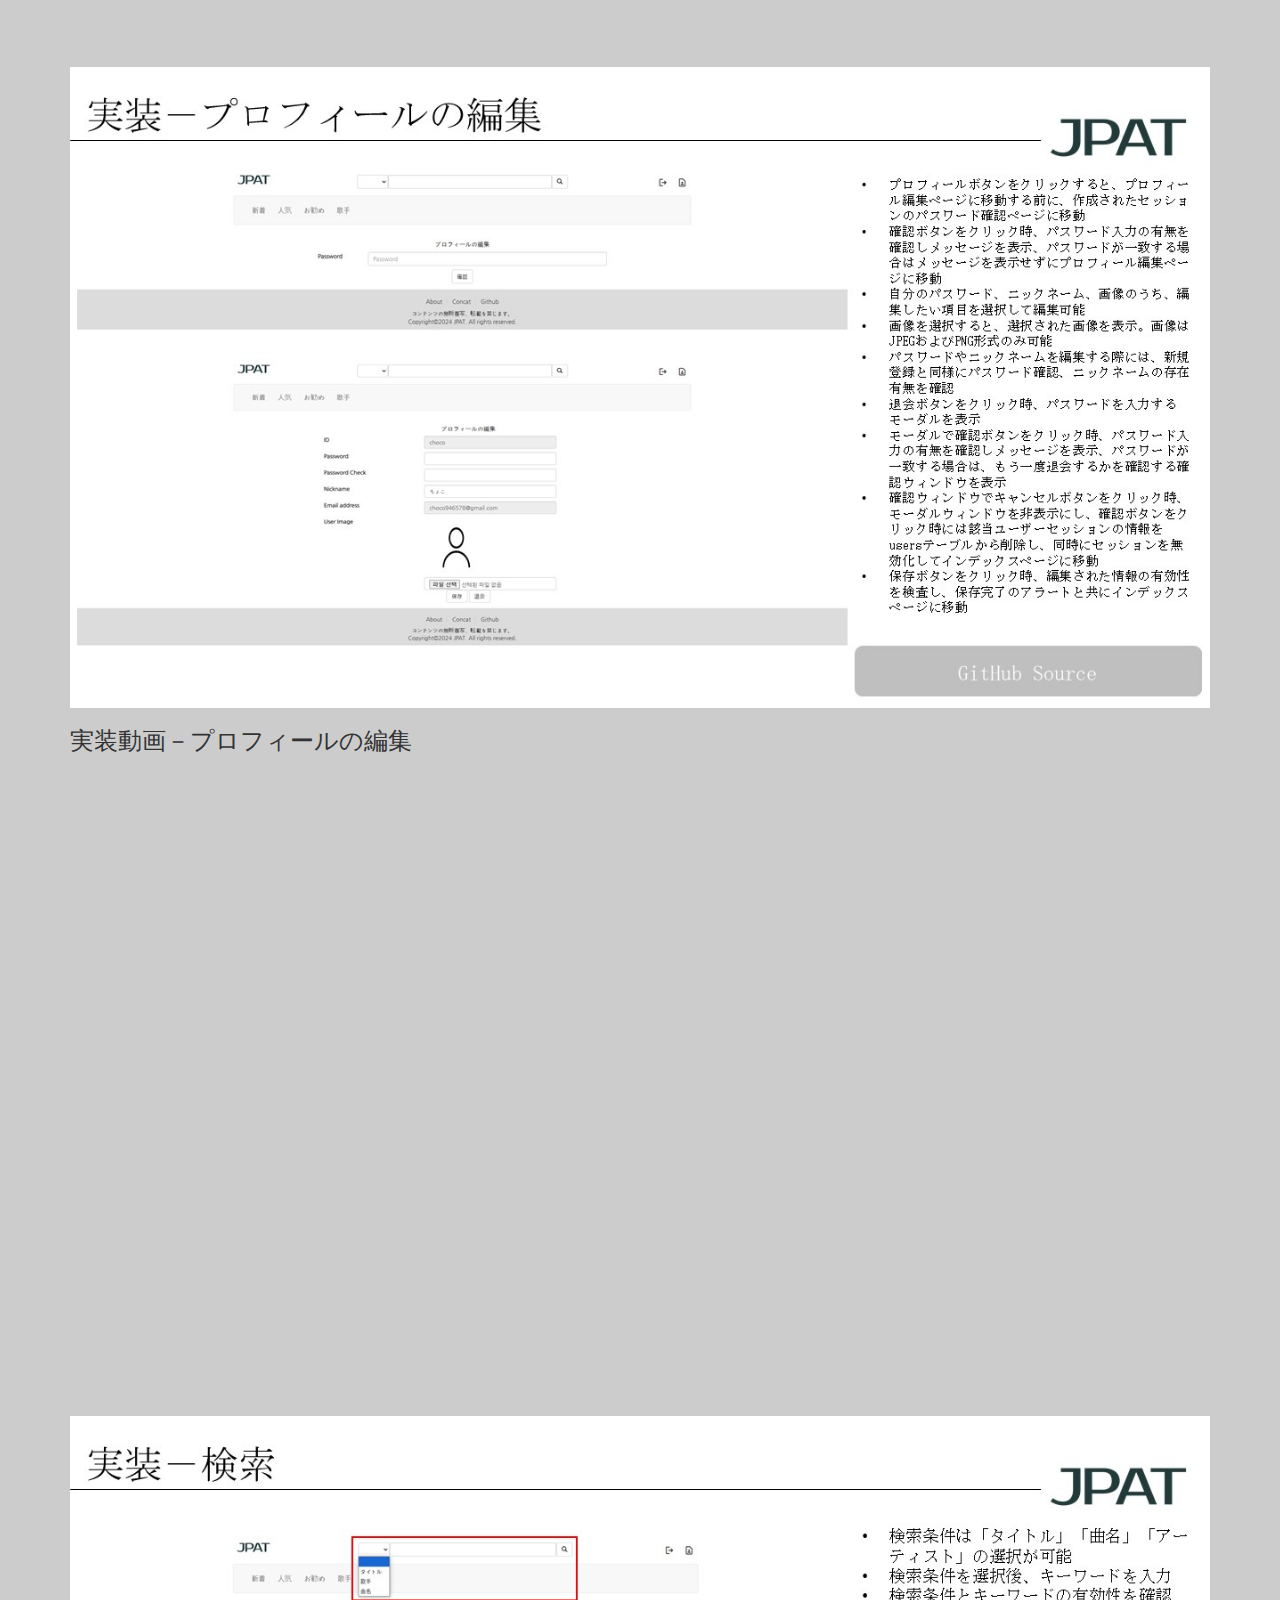
==== commit 96bd290a: "modify" ====
--- a/index.html
+++ b/index.html
@@ -190,7 +190,7 @@
 			
 			<h3>実装動画－管理者</h3>
 			<div class="embed-responsive embed-responsive-16by9">
-				<iframe class="embed-responsive-item" src="https://www.youtube.com/embed/uHsLM4NFGZA?si=2P0OVaSQJ7A9xaXZ"></iframe>
+				<iframe class="embed-responsive-item" src="https://www.youtube.com/embed/6B-wacY8mA0?si=RQ3et5nGa8PCSFpB"></iframe>
 			</div>
 			
 			<p><img src="Choiyongwook_portfolio/my/slide31.JPG"></p>
